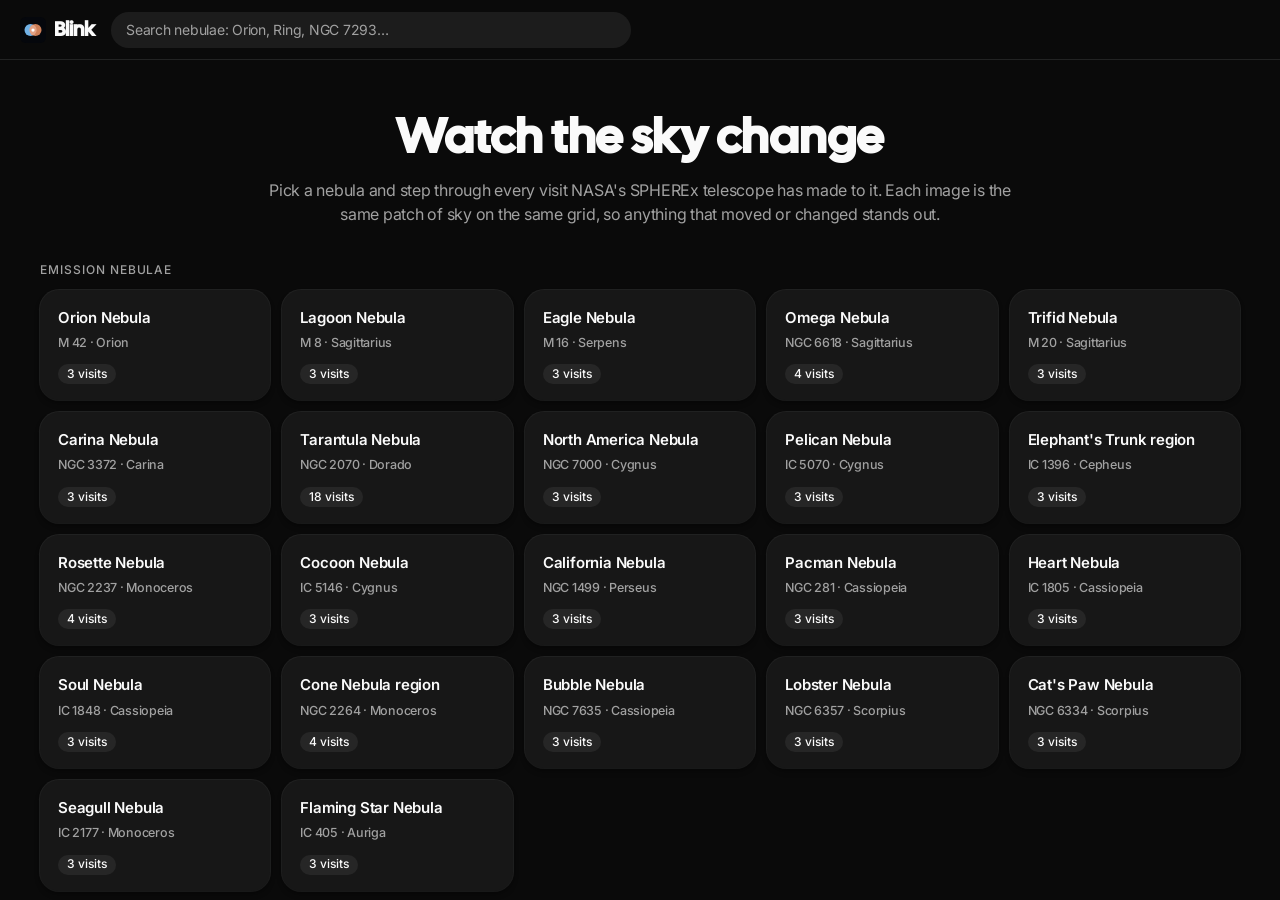
==== web/index.html @ 9946c785 "Restyle the site with the Shadcn UI Kit design system Ports the kit's dark theme tokens (neutral zin" ====
<!doctype html>
<html lang="en">
<head>
  <meta charset="utf-8">
  <meta name="viewport" content="width=device-width, initial-scale=1">
  <title>Blink</title>
  <meta name="description" content="Search a nebula and compare NASA SPHEREx observations of it across time.">
  <meta name="color-scheme" content="dark">
  <link rel="icon" href="favicon.svg" type="image/svg+xml">
  <link rel="preconnect" href="https://fonts.googleapis.com">
  <link rel="preconnect" href="https://fonts.gstatic.com" crossorigin>
  <link rel="stylesheet" href="https://fonts.googleapis.com/css2?family=Cal+Sans&family=Inter:wght@400;500;600;700&display=swap">
  <link rel="stylesheet" href="style.css">
</head>
<body>
  <header class="top">
    <button id="home-link" class="brand" title="All objects"><img src="favicon.svg" alt=""><span>Blink</span></button>
    <div class="search" id="search">
      <input id="search-input" type="search" autocomplete="off" spellcheck="false"
        placeholder="Search nebulae: Orion, Ring, NGC 7293…"
        role="combobox" aria-expanded="false" aria-controls="search-results" aria-autocomplete="list" aria-label="Search for an object">
      <ul id="search-results" class="search-results" role="listbox" hidden></ul>
    </div>
  </header>

  <!-- Home: browse the catalog -->
  <section id="home" class="home" hidden>
    <div class="home-intro">
      <h1>Watch the sky change</h1>
      <p>Pick a nebula and step through every visit NASA's SPHEREx telescope has made to it. Each image is the same patch of sky on the same grid, so anything that moved or changed stands out.</p>
    </div>
    <div id="catalog" class="catalog"></div>
    <p class="credit">Images: NASA/JPL-Caltech/IPAC SPHEREx, via IRSA. Coordinates and object types: SIMBAD.</p>
  </section>

  <!-- One object, four tabs -->
  <section id="object" class="object" hidden>
    <nav class="object-bar">
      <div class="object-title">
        <h1 id="obj-name"></h1>
        <span id="obj-sub" class="muted"></span>
      </div>
      <div class="tabs" role="tablist" aria-label="Sections">
        <button role="tab" id="tab-explore" data-tab="explore" aria-controls="panel-explore">Explore</button>
        <button role="tab" id="tab-observations" data-tab="observations" aria-controls="panel-observations">Observations</button>
        <button role="tab" id="tab-spectrum" data-tab="spectrum" aria-controls="panel-spectrum">Spectrum</button>
        <button role="tab" id="tab-about" data-tab="about" aria-controls="panel-about">About</button>
      </div>
    </nav>

    <!-- Explore: the viewer -->
    <div role="tabpanel" id="panel-explore" class="panel explore" aria-labelledby="tab-explore">
      <div class="stage">
        <div id="viewer" class="viewer" data-view="sequence">
          <figure class="pane" id="pane-a"><img class="layer" alt=""><img class="layer" alt=""><figcaption class="pane-label"></figcaption></figure>
          <figure class="pane" id="pane-b"><img class="layer" alt=""><img class="layer" alt=""><figcaption class="pane-label"></figcaption></figure>
          <div id="swipe-handle" class="swipe-handle" role="slider" tabindex="0" aria-label="Swipe position" aria-valuemin="0" aria-valuemax="100" aria-valuenow="50" hidden></div>
          <div id="marker" class="marker" hidden></div>
        </div>

        <div class="stamp" id="stamp" aria-live="polite">
          <div id="stamp-date" class="stamp-date"></div>
          <div id="stamp-sub" class="stamp-sub"></div>
        </div>
        <p id="caveat" class="caveat" hidden></p>
        <div id="legend" class="legend" hidden></div>
        <div id="msg" class="msg" hidden></div>

        <aside id="spot" class="spot" hidden aria-label="This spot over time">
          <button id="spot-close" class="icon close" aria-label="Close">✕</button>
          <h2>This spot over time</h2>
          <p id="spot-pos" class="muted mono"></p>
          <div id="spot-chart" class="chart"></div>
          <p class="fine">Brightness as displayed, read from each visit's image. Every visit uses the same brightness scale.</p>
          <button id="spot-spectrum" class="link-button">Spectrum at this spot →</button>
        </aside>
      </div>

      <div class="controls">
        <div class="views" role="radiogroup" aria-label="How to compare">
          <button role="radio" data-view="sequence" title="Step through visits in order">Sequence</button>
          <button role="radio" data-view="blink" title="Flip quickly between two visits">Blink</button>
          <button role="radio" data-view="side" title="Two visits next to each other">Side by side</button>
          <button role="radio" data-view="swipe" title="Drag a divider across two visits">Swipe</button>
          <button role="radio" data-view="diff" title="What changed between two visits">Difference</button>
          <button role="radio" data-view="rgb" title="Three visits as red, green and blue">Colour-time</button>
        </div>
        <div class="timeline">
          <button id="play" class="icon play" aria-label="Play">▶</button>
          <div id="pair" class="pair" hidden>
            <label>A <select id="pick-a" aria-label="Visit A"></select></label>
            <label>B <select id="pick-b" aria-label="Visit B"></select></label>
          </div>
          <div id="track" class="track" role="group" aria-label="Visits by date"></div>
        </div>
      </div>
    </div>

    <!-- Observations: every visit -->
    <div role="tabpanel" id="panel-observations" class="panel scroll" aria-labelledby="tab-observations" hidden>
      <div class="page">
        <header class="page-head">
          <h2 id="obs-title">Observations</h2>
          <p id="obs-summary" class="lede"></p>
        </header>
        <div id="obs-list" class="obs-list"></div>
        <section class="explain">
          <h3>Is a difference real?</h3>
          <p>Before reading a change between two visits as something happening in space, rule out these first:</p>
          <ul>
            <li><b>Different detectors.</b> SPHEREx has six detectors, each covering a different range of infrared colours. If two visits don't use the same detectors, they show the object in different colours. Blink warns you when that happens, and its Difference view only subtracts detectors both visits share.</li>
            <li><b>Noise.</b> Faint, grainy differences that don't form a shape are usually noise. A real change keeps its shape from one visit to the next.</li>
            <li><b>Partial visits.</b> Some visits caught only part of the field, or used fewer exposures. They are noisier and can have blank edges.</li>
            <li><b>Processing.</b> All visits share one alignment grid and one brightness scale, so one visit can't look brighter just because it was scaled differently. Bright stars can still leave artifacts, such as ghosts and spikes, that differ between visits.</li>
          </ul>
          <p>Things that really do change over months: <b>nearby stars moving across the sky</b>, <b>variable stars</b>, and <b>asteroids or comets passing through</b>. A nebula's gas is light-years across, so it won't visibly change between visits.</p>
        </section>
      </div>
    </div>

    <!-- Spectrum -->
    <div role="tabpanel" id="panel-spectrum" class="panel scroll" aria-labelledby="tab-spectrum" hidden>
      <div class="page">
        <header class="page-head">
          <h2>Spectrum</h2>
          <p id="spec-lede" class="lede">How bright one spot is in each infrared colour. Each dot is one SPHEREx exposure, coloured by visit.</p>
        </header>
        <div class="spec-where">
          <span id="spec-pos" class="mono"></span>
          <button id="spec-centre" class="link-button" hidden>Use field centre</button>
          <span class="muted">Click a spot in Explore to measure there instead.</span>
        </div>
        <div id="spec-notes" class="spec-notes"></div>
        <div class="chart-wrap">
          <div id="spec-chart" class="chart big"></div>
          <div id="spec-loading" class="chart-msg" hidden></div>
        </div>
        <div id="spec-legend" class="spec-legend"></div>
        <p id="spec-msg" class="muted"></p>
        <section class="explain">
          <h3 id="bands-title">Shaded bands</h3>
          <p id="bands-note" class="fine"></p>
          <dl id="bands-list" class="bands-list"></dl>
        </section>
      </div>
    </div>

    <!-- About -->
    <div role="tabpanel" id="panel-about" class="panel scroll" aria-labelledby="tab-about" hidden>
      <div class="page">
        <header class="page-head">
          <h2 id="about-name"></h2>
          <p id="about-kind" class="lede"></p>
        </header>
        <p id="about-text"></p>
        <h3>Over time</h3>
        <p id="about-time"></p>
        <dl id="about-facts" class="facts"></dl>
        <p id="about-links" class="links"></p>
      </div>
    </div>
  </section>

  <script type="module" src="js/main.js"></script>
</body>
</html>
---- web/style.css ----
/* Blink: images first, everything else stays out of the way.
   Visual system ported from Shadcn UI Kit (github.com/bundui/shadcn-ui-kit, MIT): its dark
   theme tokens, Inter + Cal Sans type, pill buttons and tab lists, soft inputs, and cards
   with a hairline ring. Plain CSS, so the site still needs no build step. */

:root {
  /* shadcn dark theme (app/globals.css, .dark) */
  --background: oklch(0.145 0 0);
  --foreground: oklch(0.985 0 0);
  --card: oklch(0.205 0 0);
  --card-foreground: oklch(0.985 0 0);
  --popover: oklch(0.205 0 0);
  --primary: oklch(0.922 0 0);
  --primary-foreground: oklch(0.205 0 0);
  --secondary: oklch(0.269 0 0);
  --muted: oklch(0.269 0 0);
  --muted-foreground: oklch(0.708 0 0);
  --accent: oklch(0.269 0 0);
  --destructive: oklch(0.704 0.191 22.216);
  --border: oklch(1 0 0 / 10%);
  --input: oklch(1 0 0 / 15%);
  --ring: oklch(0.556 0 0);
  --brand: oklch(0.488 0.243 264.376); /* sidebar-primary: the kit's one colour accent */
  --radius: 0.45rem;
  --radius-xl: calc(var(--radius) + 4px);
  --radius-2xl: calc(var(--radius) + 8px);
  --radius-3xl: calc(var(--radius) + 12px);
  --radius-4xl: calc(var(--radius) + 16px);
  --shadow-md: 0 4px 6px -1px rgb(0 0 0 / 0.25), 0 2px 4px -2px rgb(0 0 0 / 0.25);
  --shadow-lg: 0 18px 50px -12px rgb(0 0 0 / 0.6);
  --font-sans: "Inter", system-ui, -apple-system, "Segoe UI", Roboto, sans-serif;
  --font-heading: "Cal Sans", "Inter", system-ui, sans-serif;

  /* Blink's own: data colours stay vivid against the neutral UI */
  --a: #7cc4ff; /* visit A, earlier */
  --b: #ff9d6b; /* visit B, later */
  --warn: oklch(0.83 0.14 80);
  --good: oklch(0.8 0.16 150);
  --bar-h: 60px;
  --ease: cubic-bezier(0.2, 0.7, 0.2, 1);
  color-scheme: dark;
}

* { box-sizing: border-box; border-color: var(--border); }
[hidden] { display: none !important; }
html, body { height: 100%; }
body {
  margin: 0;
  display: flex; flex-direction: column;
  height: 100dvh; overflow: hidden;
  background: var(--background); color: var(--foreground);
  font: 14px/1.55 var(--font-sans);
  letter-spacing: -0.25px;
  -webkit-font-smoothing: antialiased; -moz-osx-font-smoothing: grayscale;
}
h1, h2, h3 { line-height: 1.2; margin: 0; font-family: var(--font-heading); font-weight: 600; letter-spacing: 0.01em; }
/* Cal Sans is a display face: large headings only. Small titles use Inter semibold, as in the kit. */
h3, .spot h2, .card .c-name, .obs-body .o-date, .msg b, .chart-msg b { font-family: var(--font-sans); font-weight: 600; letter-spacing: -0.2px; }
button, select, input { font: inherit; color: inherit; letter-spacing: inherit; }

/* Button: shadcn "outline" variant, pill shaped */
button {
  cursor: pointer; display: inline-flex; align-items: center; justify-content: center; gap: 6px;
  height: 36px; padding: 0 14px; border-radius: 999px;
  background: transparent; border: 1px solid var(--border);
  font-size: 14px; font-weight: 500; white-space: nowrap;
  transition: background 0.15s, color 0.15s, border-color 0.15s, box-shadow 0.15s;
}
button:hover { background: color-mix(in oklch, var(--input) 30%, transparent); }
button:active { transform: translateY(1px); }
button:disabled { opacity: 0.5; pointer-events: none; }
button:focus-visible, select:focus-visible, input:focus-visible, [tabindex]:focus-visible {
  outline: none; border-color: var(--ring); box-shadow: 0 0 0 3px color-mix(in oklch, var(--ring) 30%, transparent);
}
button.icon { width: 36px; padding: 0; flex: none; }
/* Select: same soft surface as the kit's input */
select {
  height: 36px; padding: 0 12px; border-radius: var(--radius-3xl);
  background: color-mix(in oklch, var(--input) 50%, transparent); border: 1px solid transparent;
}
.muted { color: var(--muted-foreground); }
.fine { color: var(--muted-foreground); font-size: 13px; }
.mono { font-variant-numeric: tabular-nums; font-family: ui-monospace, "Cascadia Mono", Consolas, monospace; font-size: 12.5px; letter-spacing: 0; }
.link-button { height: auto; border: 0; padding: 0; border-radius: 0; color: var(--foreground); background: none; text-decoration: underline; text-underline-offset: 4px; text-decoration-color: color-mix(in oklch, var(--foreground) 40%, transparent); }
.link-button:hover { background: none; text-decoration-color: var(--foreground); }
a { color: var(--foreground); text-underline-offset: 4px; text-decoration-color: color-mix(in oklch, var(--foreground) 40%, transparent); }
a:hover { text-decoration-color: var(--foreground); }

/* ---------- top bar + search ---------- */
.top {
  height: var(--bar-h); flex: none;
  display: flex; align-items: center; gap: 16px; padding: 0 20px;
  border-bottom: 1px solid var(--border); background: var(--background);
  position: relative; z-index: 20;
}
.brand {
  height: auto; border: 0; padding: 0; gap: 8px; border-radius: 0;
  font-family: var(--font-heading); font-weight: 600; font-size: 20px; letter-spacing: 0;
}
.brand:hover { background: none; opacity: 0.85; }
.brand img { width: 26px; height: 26px; display: block; }
.search { position: relative; flex: 1; max-width: 520px; }
.search input {
  width: 100%; height: 36px; padding: 0 14px; border-radius: var(--radius-3xl);
  background: color-mix(in oklch, var(--input) 50%, transparent); border: 1px solid transparent;
  transition: box-shadow 0.15s, border-color 0.15s;
}
.search input::placeholder { color: var(--muted-foreground); }
.search-results {
  position: absolute; top: calc(100% + 8px); left: 0; right: 0; margin: 0; padding: 6px;
  list-style: none; background: var(--popover); border-radius: var(--radius-2xl);
  box-shadow: var(--shadow-lg), 0 0 0 1px var(--border); max-height: min(60dvh, 440px); overflow-y: auto;
}
.search-results li {
  display: grid; grid-template-columns: 1fr auto; gap: 2px 10px;
  padding: 8px 10px; border-radius: var(--radius-xl); cursor: pointer;
}
.search-results li[aria-selected="true"] { background: var(--accent); }
.search-results .r-name { font-weight: 500; }
.search-results .r-sub { grid-column: 1; color: var(--muted-foreground); font-size: 12.5px; }
.search-results .r-badge { grid-row: 1 / span 2; grid-column: 2; align-self: center; }
.search-results .r-note { color: var(--muted-foreground); cursor: default; }

/* Badge: shadcn "outline", and "secondary" for counts */
.badge {
  display: inline-flex; align-items: center; height: 20px; padding: 0 8px; border-radius: var(--radius-3xl);
  font-size: 12px; font-weight: 500; white-space: nowrap; letter-spacing: 0;
  border: 1px solid var(--border); color: var(--muted-foreground);
}
.badge.has { background: var(--secondary); border-color: transparent; color: var(--foreground); }

/* ---------- home ---------- */
.home { flex: 1; overflow-y: auto; padding: 48px 24px 40px; }
.home-intro { max-width: 760px; margin: 0 auto 36px; text-align: center; }
.home-intro h1 { font-size: clamp(30px, 4.5vw, 48px); margin-bottom: 12px; }
.home-intro p { color: var(--muted-foreground); font-size: 16px; margin: 0; }
.catalog { max-width: 1200px; margin: 0 auto; display: grid; gap: 32px; }
.catalog h2 { font-family: var(--font-sans); font-size: 12px; font-weight: 500; text-transform: uppercase; letter-spacing: 0.08em; color: var(--muted-foreground); margin-bottom: 12px; }
.cards { display: grid; grid-template-columns: repeat(auto-fill, minmax(220px, 1fr)); gap: 12px; }
/* Card: rounded, hairline ring, soft shadow */
.card {
  height: auto; white-space: normal; text-align: left; align-items: start; justify-content: start;
  padding: 16px 18px; border-radius: var(--radius-3xl); border: 0;
  background: var(--card); display: grid; gap: 4px;
  box-shadow: var(--shadow-md), 0 0 0 1px var(--border);
  transition: box-shadow 0.2s, transform 0.2s var(--ease), background 0.2s;
}
.card:hover { background: var(--card); transform: translateY(-2px); box-shadow: var(--shadow-lg), 0 0 0 1px var(--input); }
.card .c-name { font-size: 15px; }
.card .c-sub { color: var(--muted-foreground); font-size: 12.5px; }
.card .badge { justify-self: start; margin-top: 8px; }
.credit { max-width: 1200px; margin: 40px auto 0; color: var(--muted-foreground); font-size: 12px; text-align: center; }

/* ---------- object: title + tabs ---------- */
.object { flex: 1; min-height: 0; display: flex; flex-direction: column; }
.object-bar {
  flex: none; display: flex; align-items: center; justify-content: space-between; gap: 16px; flex-wrap: wrap;
  padding: 12px 20px; border-bottom: 1px solid var(--border);
}
.object-title { display: flex; align-items: baseline; gap: 12px; min-width: 0; }
.object-title h1 { font-size: 22px; white-space: nowrap; }
.object-title .muted { white-space: nowrap; overflow: hidden; text-overflow: ellipsis; font-size: 13px; }
/* Tabs list: shadcn segmented pill (bg-muted, p-1, active = raised) */
.tabs, .views {
  display: inline-flex; align-items: center; gap: 2px; padding: 4px; height: 40px;
  border-radius: 999px; background: var(--muted); overflow-x: auto; scrollbar-width: none; width: fit-content; max-width: 100%;
}
.tabs button, .views button {
  height: 100%; padding: 0 14px; border-radius: 999px; border: 1px solid transparent;
  font-size: 13.5px; font-weight: 500; color: var(--muted-foreground); background: transparent;
}
.tabs button:hover, .views button:hover { color: var(--foreground); background: transparent; }
.tabs button[aria-selected="true"], .views button[aria-checked="true"] {
  color: var(--foreground); background: color-mix(in oklch, var(--input) 30%, transparent); border-color: var(--input);
  box-shadow: 0 1px 2px rgb(0 0 0 / 0.3);
}
.panel { flex: 1; min-height: 0; animation: fade-in 0.25s var(--ease); }
.panel.scroll { overflow-y: auto; }
@keyframes fade-in { from { opacity: 0; } }

/* ---------- explore ---------- */
.explore { display: flex; flex-direction: column; }
.stage { position: relative; flex: 1; min-height: 0; background: #000; overflow: hidden; }
.viewer { position: absolute; inset: 0; display: grid; grid-template-columns: 1fr; gap: 4px; }
.pane { position: relative; margin: 0; min-width: 0; min-height: 0; cursor: crosshair; }
.layer {
  position: absolute; inset: 0; width: 100%; height: 100%;
  object-fit: contain; opacity: 0; user-select: none; -webkit-user-drag: none;
  transition: opacity var(--fade, 450ms) var(--ease);
}
.layer.on { opacity: 1; }
.pane-label {
  position: absolute; top: 12px; left: 12px; z-index: 3; pointer-events: none;
  display: inline-flex; align-items: center; height: 24px; padding: 0 10px; border-radius: 999px;
  font-size: 12px; font-weight: 500; background: color-mix(in oklch, var(--background) 80%, transparent);
  box-shadow: 0 0 0 1px var(--border); backdrop-filter: blur(6px);
}
#pane-a .pane-label { color: var(--a); }
#pane-b .pane-label { color: var(--b); }
.viewer[data-view="sequence"] .pane-label,
.viewer[data-view="blink"] .pane-label,
.viewer[data-view="diff"] .pane-label,
.viewer[data-view="rgb"] .pane-label { display: none; }
.viewer:not([data-view="side"]):not([data-view="swipe"]) #pane-b { display: none; }
.viewer[data-view="side"] { grid-template-columns: 1fr 1fr; }
.viewer[data-view="swipe"] #pane-b { position: absolute; inset: 0; clip-path: inset(0 0 0 var(--split, 50%)); }
.viewer[data-view="swipe"] #pane-b .pane-label { left: auto; right: 12px; }
.swipe-handle {
  position: absolute; top: 0; bottom: 0; left: var(--split, 50%); width: 32px; margin-left: -16px;
  cursor: ew-resize; z-index: 4; touch-action: none;
}
.swipe-handle::before { content: ""; position: absolute; top: 0; bottom: 0; left: 15px; width: 2px; background: var(--foreground); opacity: 0.85; }
.swipe-handle::after {
  content: "⟷"; position: absolute; top: 50%; left: 50%; transform: translate(-50%, -50%);
  width: 36px; height: 36px; border-radius: 50%; display: grid; place-items: center;
  background: var(--primary); color: var(--primary-foreground); font-size: 16px; box-shadow: var(--shadow-md);
}
.marker {
  position: absolute; z-index: 5; width: 28px; height: 28px; margin: -14px 0 0 -14px;
  border: 2px solid var(--foreground); border-radius: 50%; pointer-events: none;
  box-shadow: 0 0 0 2px rgb(0 0 0 / 0.55);
}

.stamp {
  position: absolute; left: 20px; bottom: 18px; z-index: 6; pointer-events: none;
  text-shadow: 0 1px 10px #000;
}
.stamp-date { font-size: clamp(22px, 2.8vw, 32px); font-weight: 700; font-variant-numeric: tabular-nums; letter-spacing: -0.5px; transition: opacity 0.2s; }
.stamp-sub { color: oklch(0.87 0 0); font-size: 13px; }
/* Overlays: the kit's popover surface */
.caveat {
  position: absolute; top: 14px; left: 50%; transform: translateX(-50%); z-index: 6; margin: 0;
  max-width: min(640px, calc(100% - 24px)); padding: 8px 14px; border-radius: var(--radius-2xl); font-size: 13px;
  background: color-mix(in oklch, oklch(0.25 0.05 80) 92%, transparent); color: var(--warn);
  box-shadow: 0 0 0 1px color-mix(in oklch, var(--warn) 35%, transparent), var(--shadow-md);
}
.legend {
  position: absolute; right: 16px; bottom: 16px; z-index: 6; max-width: 300px;
  padding: 10px 14px; border-radius: var(--radius-2xl); font-size: 12.5px;
  background: color-mix(in oklch, var(--popover) 92%, transparent); box-shadow: 0 0 0 1px var(--border), var(--shadow-md);
  backdrop-filter: blur(6px);
}
.legend .swatch { display: inline-block; width: 12px; height: 12px; border-radius: 4px; vertical-align: -1px; margin-right: 4px; box-shadow: 0 0 0 1px var(--input); }
.msg {
  position: absolute; inset: 0; z-index: 7; display: grid; place-items: center; text-align: center;
  padding: 24px; background: color-mix(in oklch, var(--background) 72%, transparent); color: var(--muted-foreground);
  backdrop-filter: blur(2px);
}
.msg > div {
  max-width: 460px; padding: 24px 28px; border-radius: var(--radius-4xl);
  background: var(--card); box-shadow: var(--shadow-lg), 0 0 0 1px var(--border);
}
.msg p { margin: 0; }
.msg b { color: var(--foreground); display: block; font-size: 17px; margin-bottom: 6px; }
.spinner, .msg .spinner {
  width: 26px; height: 26px; margin: 0 auto 14px; border-radius: 50%;
  border: 2.5px solid var(--muted); border-top-color: var(--foreground); animation: spin 0.8s linear infinite;
}
@keyframes spin { to { transform: rotate(1turn); } }

.spot {
  position: absolute; z-index: 8; top: 14px; right: 14px; width: min(340px, calc(100% - 28px));
  padding: 18px 20px; border-radius: var(--radius-4xl);
  background: color-mix(in oklch, var(--card) 96%, transparent); box-shadow: var(--shadow-lg), 0 0 0 1px var(--border);
  backdrop-filter: blur(8px);
}
.spot h2 { font-size: 16px; margin-bottom: 2px; }
.spot p { margin: 4px 0; }
.close { position: absolute; top: 10px; right: 10px; border: 0; width: 32px; height: 32px; padding: 0; color: var(--muted-foreground); }
.close:hover { color: var(--foreground); }

/* controls */
.controls {
  flex: none; display: grid; gap: 12px; padding: 12px 20px 14px;
  border-top: 1px solid var(--border); background: var(--background);
}
.timeline { display: flex; align-items: center; gap: 14px; min-width: 0; }
/* Primary action: shadcn default button (light on dark) */
.play { background: var(--primary); color: var(--primary-foreground); border-color: transparent; }
.play:hover { background: color-mix(in oklch, var(--primary) 85%, transparent); }
.pair { display: flex; gap: 10px; flex: none; }
.pair label { display: flex; align-items: center; gap: 6px; font-weight: 600; font-size: 13px; }
.pair label:first-child { color: var(--a); }
.pair label:last-child { color: var(--b); }
.pair select { color: var(--foreground); font-weight: 400; max-width: 180px; }

/* time track: visits placed by date */
.track { position: relative; flex: 1; min-width: 0; height: 44px; margin: 0 14px; }
.track::before { content: ""; position: absolute; left: 0; right: 0; top: 12px; height: 2px; background: var(--muted); border-radius: 2px; }
.track .gap { position: absolute; top: 15px; transform: translateX(-50%); font-size: 11px; color: oklch(0.55 0 0); white-space: nowrap; pointer-events: none; }
.visit {
  position: absolute; top: 0; transform: translateX(-50%); height: auto;
  border: 0; padding: 0; border-radius: 0; background: none; display: grid; justify-items: center; gap: 3px;
}
.visit:hover { background: none; }
.visit .dot {
  width: 14px; height: 14px; margin-top: 6px; border-radius: 50%;
  background: var(--background); border: 2px solid var(--muted-foreground); transition: transform 0.2s var(--ease), background 0.2s;
}
.visit .when { font-size: 11px; font-weight: 500; color: var(--muted-foreground); white-space: nowrap; }
.visit:hover .dot { transform: scale(1.25); border-color: var(--foreground); }
.visit.current .dot { background: var(--foreground); border-color: var(--foreground); transform: scale(1.35); }
.visit.current .when { color: var(--foreground); }
.visit.is-a .dot { background: var(--a); border-color: var(--a); transform: scale(1.35); }
.visit.is-b .dot { background: var(--b); border-color: var(--b); transform: scale(1.35); }
.visit.partial .dot { border-style: dashed; }
.visit.missing { cursor: not-allowed; }
.visit.missing .dot { opacity: 0.35; }
.track.dense .visit:not(.current):not(.is-a):not(.is-b):not(:first-child):not(:last-child) .when { display: none; }

/* ---------- pages (observations, spectrum, about) ---------- */
.page { max-width: 980px; margin: 0 auto; padding: 32px 20px 56px; }
.page-head { margin-bottom: 22px; }
.page-head h2 { font-size: 26px; margin-bottom: 6px; }
.lede { color: var(--muted-foreground); font-size: 15px; margin: 0; }
.page h3 { font-size: 17px; margin: 28px 0 8px; }
.page p, .page li { color: color-mix(in oklch, var(--foreground) 85%, var(--muted-foreground)); }
.page .lede, .page .fine, .page .muted { color: var(--muted-foreground); }
.explain { margin-top: 36px; padding: 22px 24px; border-radius: var(--radius-4xl); background: var(--card); box-shadow: 0 0 0 1px var(--border); }
.explain h3 { margin-top: 0; }
.explain ul { padding-left: 20px; }
.explain li { margin-bottom: 8px; }

.obs-list { display: grid; grid-template-columns: repeat(auto-fill, minmax(260px, 1fr)); gap: 16px; }
.obs {
  background: var(--card); border-radius: var(--radius-4xl); overflow: hidden;
  display: grid; grid-template-rows: auto 1fr; box-shadow: var(--shadow-md), 0 0 0 1px var(--border);
}
.obs-img { aspect-ratio: 1; background: #000; display: grid; place-items: center; color: var(--muted-foreground); font-size: 13px; }
.obs-img img { width: 100%; height: 100%; object-fit: cover; display: block; }
.obs-body { padding: 14px 18px 18px; display: grid; gap: 6px; align-content: start; }
.obs-body .o-date { font-size: 15px; }
.obs-body .o-meta { color: var(--muted-foreground); font-size: 12.5px; }
.dets { display: flex; gap: 4px; }
.det { font-size: 11px; font-weight: 500; width: 22px; height: 20px; display: grid; place-items: center; border-radius: 6px; background: var(--muted); color: oklch(0.45 0 0); }
.det.on { background: color-mix(in oklch, var(--brand) 35%, transparent); color: var(--foreground); }
.obs-actions { display: flex; gap: 6px; flex-wrap: wrap; margin-top: 6px; }
.obs-actions button { height: 32px; font-size: 13px; padding: 0 12px; }
.obs-actions button:first-child { background: var(--primary); color: var(--primary-foreground); border-color: transparent; }
.obs-gap { grid-column: 1 / -1; color: var(--muted-foreground); font-size: 13px; text-align: center; margin: -4px 0; }

.spec-where { display: flex; align-items: baseline; gap: 12px; flex-wrap: wrap; margin-bottom: 12px; }
.chart svg { width: 100%; height: auto; display: block; }
.chart .axis { stroke: oklch(0.45 0 0); }
.chart .zero { stroke: var(--input); stroke-dasharray: 3 3; }
.chart .tick { fill: var(--muted-foreground); font-size: 10px; font-family: var(--font-sans); }
.chart .band { fill: #ffb547; opacity: 0.13; }
.chart .band.seen { fill: oklch(0.7 0.18 264); opacity: 0.3; }
.chart .band.not_clear, .chart .band.opposite, .chart .band.too_faint, .chart .band.no_coverage { fill: var(--muted-foreground); opacity: 0.1; }
.chart .binned { fill: none; stroke: var(--foreground); stroke-width: 2.2; stroke-linejoin: round; }
.chart .band-label { fill: #d1ad6a; font-size: 9px; font-family: var(--font-sans); }
.chart .line { fill: none; stroke-width: 1.4; opacity: 0.55; }
.chart .err { stroke: var(--muted-foreground); opacity: 0.45; }
.chart.big { background: var(--card); border-radius: var(--radius-4xl); padding: 14px; min-height: 140px; box-shadow: var(--shadow-md), 0 0 0 1px var(--border); }
.chart-wrap { position: relative; }
.chart-msg {
  position: absolute; inset: 0; display: grid; place-items: center; text-align: center;
  padding: 20px; border-radius: var(--radius-4xl); background: color-mix(in oklch, var(--card) 94%, transparent); color: var(--muted-foreground);
}
.chart-msg > div { max-width: 460px; }
.chart-msg p { margin: 0; }
.chart-msg b { display: block; color: var(--foreground); font-size: 16px; margin-bottom: 6px; }
.chart-msg .spinner { margin-bottom: 12px; }
.chart-msg .elapsed { font-variant-numeric: tabular-nums; font-size: 12.5px; margin-top: 8px; }
.spec-notes { display: grid; gap: 8px; margin-bottom: 14px; }
.spec-notes:empty { display: none; }
/* Alerts: the kit's alert, a card with a coloured edge */
.note { margin: 0; padding: 12px 16px; border-radius: var(--radius-2xl); background: var(--card); font-size: 13.5px; box-shadow: 0 0 0 1px var(--border); }
.note b { color: var(--foreground); }
.note.warn { background: color-mix(in oklch, oklch(0.25 0.05 80) 90%, transparent); color: var(--warn); box-shadow: 0 0 0 1px color-mix(in oklch, var(--warn) 35%, transparent); }
.note.good { box-shadow: inset 3px 0 0 var(--good), 0 0 0 1px var(--border); }
.note.check { box-shadow: inset 3px 0 0 var(--warn), 0 0 0 1px var(--border); }
.bands-list .status { font-weight: 500; font-size: 11.5px; margin-left: 8px; padding: 1px 8px; border-radius: var(--radius-3xl); background: var(--secondary); color: var(--muted-foreground); }
.bands-list .status.seen { color: var(--foreground); background: color-mix(in oklch, var(--brand) 55%, transparent); }
.bands-list .ref { display: block; font-size: 12px; color: oklch(0.55 0 0); margin-top: 2px; }
.spec-legend { display: flex; flex-wrap: wrap; gap: 6px; margin: 12px 0; }
.spec-legend button { height: 30px; font-size: 12.5px; padding: 0 12px; }
.spec-legend button[aria-pressed="false"] { opacity: 0.4; }
.spec-legend i { width: 10px; height: 10px; border-radius: 50%; display: inline-block; }
.bands-list { display: grid; grid-template-columns: max-content 1fr; gap: 6px 16px; margin: 0; font-size: 13.5px; }
.bands-list dt { font-weight: 600; }
.bands-list dd { margin: 0; color: var(--muted-foreground); }

.facts {
  display: grid; grid-template-columns: max-content 1fr; gap: 0; margin: 24px 0;
  border-radius: var(--radius-4xl); background: var(--card); box-shadow: 0 0 0 1px var(--border); overflow: hidden;
}
.facts dt, .facts dd { margin: 0; padding: 11px 18px; border-top: 1px solid var(--border); }
.facts dt:first-of-type, .facts dt:first-of-type + dd { border-top: 0; }
.facts dt { color: var(--muted-foreground); }
.links a { margin-right: 16px; }

/* ---------- narrow screens ---------- */
@media (max-width: 760px) {
  .top { gap: 10px; padding: 0 12px; }
  .brand span { display: none; }
  .home { padding: 28px 16px; }
  .object-bar { padding: 10px 12px; }
  .object-title .muted { display: none; }
  .tabs { width: 100%; }
  .tabs button { flex: 1; padding: 0 6px; }
  .viewer[data-view="side"] { grid-template-columns: 1fr; grid-template-rows: 1fr 1fr; }
  .controls { padding: 10px 12px 12px; }
  .views { flex-wrap: wrap; height: auto; border-radius: var(--radius-3xl); }
  .views button { height: 32px; font-size: 12.5px; padding: 0 10px; }
  .timeline { flex-wrap: wrap; gap: 10px; }
  .pair { order: 2; width: 100%; }
  .pair label { flex: 1; }
  .pair select { flex: 1; max-width: none; }
  .track { flex-basis: calc(100% - 80px); }
  .track:not(.sparse) .gap { display: none; }
  .stamp { left: 12px; bottom: 12px; }
  .legend { left: 12px; right: 12px; bottom: auto; top: 52px; max-width: none; }
  .spot { top: auto; bottom: 0; right: 0; left: 0; width: auto; border-radius: var(--radius-4xl) var(--radius-4xl) 0 0; }
  .page { padding: 22px 16px 40px; }
  .facts { grid-template-columns: 1fr; }
  .facts dd { border-top: 0; padding-top: 0; }
}

/* ?embed=1: just the object, for <iframe> use */
body.embed .top, body.embed .object-bar { display: none; }
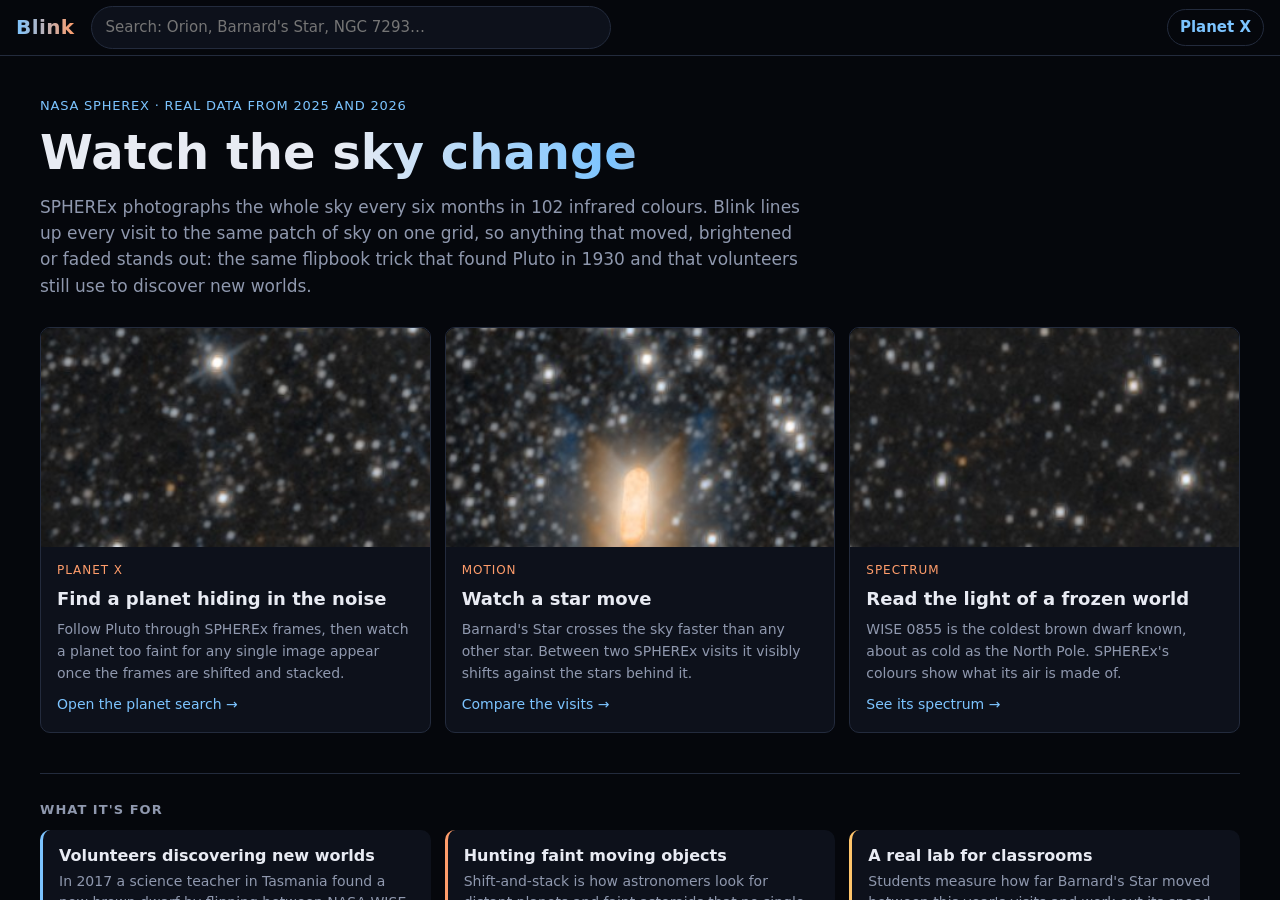
==== commit 326f51f1: "Home page: hero, featured stories, real-world uses, card previews - Featured row: Planet X page, Bar" ====
--- a/web/index.html
+++ b/web/index.html
@@ -6,31 +6,79 @@
   <title>Blink</title>
   <meta name="description" content="Search a nebula and compare NASA SPHEREx observations of it across time.">
   <meta name="color-scheme" content="dark">
-  <link rel="icon" href="favicon.svg" type="image/svg+xml">
-  <link rel="preconnect" href="https://fonts.googleapis.com">
-  <link rel="preconnect" href="https://fonts.gstatic.com" crossorigin>
-  <link rel="stylesheet" href="https://fonts.googleapis.com/css2?family=Cal+Sans&family=Inter:wght@400;500;600;700&display=swap">
+  <link rel="icon" href="data:image/svg+xml,%3Csvg xmlns=%27http://www.w3.org/2000/svg%27 viewBox=%270 0 32 32%27%3E%3Ccircle cx=%2716%27 cy=%2716%27 r=%2714%27 fill=%27%23111827%27/%3E%3Ccircle cx=%2712%27 cy=%2716%27 r=%274%27 fill=%27%23f59e0b%27/%3E%3Ccircle cx=%2721%27 cy=%2716%27 r=%274%27 fill=%27%2338bdf8%27/%3E%3C/svg%3E">
   <link rel="stylesheet" href="style.css">
 </head>
 <body>
   <header class="top">
-    <button id="home-link" class="brand" title="All objects"><img src="favicon.svg" alt=""><span>Blink</span></button>
+    <button id="home-link" class="brand" title="All objects">Blink</button>
     <div class="search" id="search">
       <input id="search-input" type="search" autocomplete="off" spellcheck="false"
-        placeholder="Search nebulae: Orion, Ring, NGC 7293…"
+        placeholder="Search: Orion, Barnard's Star, NGC 7293…"
         role="combobox" aria-expanded="false" aria-controls="search-results" aria-autocomplete="list" aria-label="Search for an object">
       <ul id="search-results" class="search-results" role="listbox" hidden></ul>
     </div>
+    <a class="top-link" href="track.html">Planet X</a>
   </header>
 
   <!-- Home: browse the catalog -->
   <section id="home" class="home" hidden>
-    <div class="home-intro">
+    <div class="hero">
+      <p class="eyebrow">NASA SPHEREx · real data from 2025 and 2026</p>
       <h1>Watch the sky change</h1>
-      <p>Pick a nebula and step through every visit NASA's SPHEREx telescope has made to it. Each image is the same patch of sky on the same grid, so anything that moved or changed stands out.</p>
-    </div>
+      <p>SPHEREx photographs the whole sky every six months in 102 infrared colours. Blink lines up every visit to the same patch of sky on one grid, so anything that moved, brightened or faded stands out: the same flipbook trick that found Pluto in 1930 and that volunteers still use to discover new worlds.</p>
+    </div>
+
+    <div class="featured" aria-label="Start here">
+      <a class="feature" href="track.html">
+        <img src="data/thumbs/pluto-field.jpg" alt="" loading="lazy">
+        <span class="f-body">
+          <span class="f-tag">Planet X</span>
+          <span class="f-title">Find a planet hiding in the noise</span>
+          <span class="f-text">Follow Pluto through SPHEREx frames, then watch a planet too faint for any single image appear once the frames are shifted and stacked.</span>
+          <span class="f-go">Open the planet search →</span>
+        </span>
+      </a>
+      <a class="feature" href="?o=barnards-star&amp;tab=explore&amp;view=diff">
+        <img src="data/thumbs/barnards-star.jpg" alt="" loading="lazy">
+        <span class="f-body">
+          <span class="f-tag">Motion</span>
+          <span class="f-title">Watch a star move</span>
+          <span class="f-text">Barnard's Star crosses the sky faster than any other star. Between two SPHEREx visits it visibly shifts against the stars behind it.</span>
+          <span class="f-go">Compare the visits →</span>
+        </span>
+      </a>
+      <a class="feature" href="?o=wise-0855&amp;tab=spectrum">
+        <img src="data/thumbs/wise-0855.jpg" alt="" loading="lazy">
+        <span class="f-body">
+          <span class="f-tag">Spectrum</span>
+          <span class="f-title">Read the light of a frozen world</span>
+          <span class="f-text">WISE 0855 is the coldest brown dwarf known, about as cold as the North Pole. SPHEREx's colours show what its air is made of.</span>
+          <span class="f-go">See its spectrum →</span>
+        </span>
+      </a>
+    </div>
+
+    <section class="uses" aria-labelledby="uses-title">
+      <h2 id="uses-title">What it's for</h2>
+      <div class="use-grid">
+        <div class="use">
+          <h3>Volunteers discovering new worlds</h3>
+          <p>In 2017 a science teacher in Tasmania found a new brown dwarf by flipping between NASA WISE images in the <a href="https://www.nasa.gov/centers-and-facilities/goddard/nasa-funded-citizen-science-project-discovers-new-brown-dwarf/" target="_blank" rel="noopener">Backyard Worlds</a> project; volunteers have since found many more. Blink gives anyone the same flipbook for SPHEREx's brand-new data, plus a spectrum to check a find.</p>
+        </div>
+        <div class="use">
+          <h3>Hunting faint moving objects</h3>
+          <p>Shift-and-stack is how astronomers look for distant planets and faint asteroids that no single image shows. The <a href="track.html">Planet X page</a> runs it on real SPHEREx frames: it finds Pluto blind and recovers a planted test planet.</p>
+        </div>
+        <div class="use">
+          <h3>A real lab for classrooms</h3>
+          <p>Students measure how far Barnard's Star moved between this year's visits and work out its speed, with today's space-telescope data instead of 1950s photographic plates.</p>
+        </div>
+      </div>
+    </section>
+
     <div id="catalog" class="catalog"></div>
-    <p class="credit">Images: NASA/JPL-Caltech/IPAC SPHEREx, via IRSA. Coordinates and object types: SIMBAD.</p>
+    <p class="credit">Images: NASA/JPL-Caltech/IPAC SPHEREx, via IRSA. Coordinates and object types: SIMBAD. Card previews: unWISE (NASA WISE infrared) via the Legacy Survey viewer.</p>
   </section>
 
   <!-- One object, four tabs -->
@@ -123,22 +171,18 @@
       <div class="page">
         <header class="page-head">
           <h2>Spectrum</h2>
-          <p id="spec-lede" class="lede">How bright one spot is in each infrared colour. Each dot is one SPHEREx exposure, coloured by visit.</p>
+          <p class="lede">How bright one spot is in each infrared colour. Each dot is one SPHEREx exposure, coloured by visit.</p>
         </header>
         <div class="spec-where">
           <span id="spec-pos" class="mono"></span>
           <button id="spec-centre" class="link-button" hidden>Use field centre</button>
           <span class="muted">Click a spot in Explore to measure there instead.</span>
         </div>
-        <div id="spec-notes" class="spec-notes"></div>
-        <div class="chart-wrap">
-          <div id="spec-chart" class="chart big"></div>
-          <div id="spec-loading" class="chart-msg" hidden></div>
-        </div>
+        <div id="spec-chart" class="chart big"></div>
         <div id="spec-legend" class="spec-legend"></div>
         <p id="spec-msg" class="muted"></p>
         <section class="explain">
-          <h3 id="bands-title">Shaded bands</h3>
+          <h3>Shaded bands</h3>
           <p id="bands-note" class="fine"></p>
           <dl id="bands-list" class="bands-list"></dl>
         </section>
--- a/web/style.css
+++ b/web/style.css
@@ -1,179 +1,162 @@
-/* Blink: images first, everything else stays out of the way.
-   Visual system ported from Shadcn UI Kit (github.com/bundui/shadcn-ui-kit, MIT): its dark
-   theme tokens, Inter + Cal Sans type, pill buttons and tab lists, soft inputs, and cards
-   with a hairline ring. Plain CSS, so the site still needs no build step. */
-
+/* Blink: images first, everything else stays out of the way. */
 :root {
-  /* shadcn dark theme (app/globals.css, .dark) */
-  --background: oklch(0.145 0 0);
-  --foreground: oklch(0.985 0 0);
-  --card: oklch(0.205 0 0);
-  --card-foreground: oklch(0.985 0 0);
-  --popover: oklch(0.205 0 0);
-  --primary: oklch(0.922 0 0);
-  --primary-foreground: oklch(0.205 0 0);
-  --secondary: oklch(0.269 0 0);
-  --muted: oklch(0.269 0 0);
-  --muted-foreground: oklch(0.708 0 0);
-  --accent: oklch(0.269 0 0);
-  --destructive: oklch(0.704 0.191 22.216);
-  --border: oklch(1 0 0 / 10%);
-  --input: oklch(1 0 0 / 15%);
-  --ring: oklch(0.556 0 0);
-  --brand: oklch(0.488 0.243 264.376); /* sidebar-primary: the kit's one colour accent */
-  --radius: 0.45rem;
-  --radius-xl: calc(var(--radius) + 4px);
-  --radius-2xl: calc(var(--radius) + 8px);
-  --radius-3xl: calc(var(--radius) + 12px);
-  --radius-4xl: calc(var(--radius) + 16px);
-  --shadow-md: 0 4px 6px -1px rgb(0 0 0 / 0.25), 0 2px 4px -2px rgb(0 0 0 / 0.25);
-  --shadow-lg: 0 18px 50px -12px rgb(0 0 0 / 0.6);
-  --font-sans: "Inter", system-ui, -apple-system, "Segoe UI", Roboto, sans-serif;
-  --font-heading: "Cal Sans", "Inter", system-ui, sans-serif;
-
-  /* Blink's own: data colours stay vivid against the neutral UI */
-  --a: #7cc4ff; /* visit A, earlier */
-  --b: #ff9d6b; /* visit B, later */
-  --warn: oklch(0.83 0.14 80);
-  --good: oklch(0.8 0.16 150);
-  --bar-h: 60px;
+  --bg: #05070c;
+  --surface: #0d111b;
+  --surface-2: #151b29;
+  --line: #232b3d;
+  --text: #e8ebf3;
+  --muted: #8f98ae;
+  --accent: #7cc4ff;
+  --accent-ink: #021624;
+  --warn: #ffc56b;
+  --a: #7cc4ff; /* visit A */
+  --b: #ff9d6b; /* visit B */
+  --bar-h: 56px;
+  --radius: 10px;
   --ease: cubic-bezier(0.2, 0.7, 0.2, 1);
   color-scheme: dark;
 }
 
-* { box-sizing: border-box; border-color: var(--border); }
+* { box-sizing: border-box; }
 [hidden] { display: none !important; }
 html, body { height: 100%; }
 body {
   margin: 0;
   display: flex; flex-direction: column;
   height: 100dvh; overflow: hidden;
-  background: var(--background); color: var(--foreground);
-  font: 14px/1.55 var(--font-sans);
-  letter-spacing: -0.25px;
-  -webkit-font-smoothing: antialiased; -moz-osx-font-smoothing: grayscale;
-}
-h1, h2, h3 { line-height: 1.2; margin: 0; font-family: var(--font-heading); font-weight: 600; letter-spacing: 0.01em; }
-/* Cal Sans is a display face: large headings only. Small titles use Inter semibold, as in the kit. */
-h3, .spot h2, .card .c-name, .obs-body .o-date, .msg b, .chart-msg b { font-family: var(--font-sans); font-weight: 600; letter-spacing: -0.2px; }
-button, select, input { font: inherit; color: inherit; letter-spacing: inherit; }
-
-/* Button: shadcn "outline" variant, pill shaped */
+  background: var(--bg); color: var(--text);
+  font: 15px/1.55 system-ui, -apple-system, "Segoe UI", Roboto, sans-serif;
+}
+h1, h2, h3 { line-height: 1.2; margin: 0; }
+button, select, input { font: inherit; color: inherit; }
 button {
-  cursor: pointer; display: inline-flex; align-items: center; justify-content: center; gap: 6px;
-  height: 36px; padding: 0 14px; border-radius: 999px;
-  background: transparent; border: 1px solid var(--border);
-  font-size: 14px; font-weight: 500; white-space: nowrap;
-  transition: background 0.15s, color 0.15s, border-color 0.15s, box-shadow 0.15s;
-}
-button:hover { background: color-mix(in oklch, var(--input) 30%, transparent); }
-button:active { transform: translateY(1px); }
-button:disabled { opacity: 0.5; pointer-events: none; }
+  cursor: pointer; background: transparent;
+  border: 1px solid var(--line); border-radius: 8px; padding: 6px 12px;
+  transition: border-color 0.15s, background 0.15s, color 0.15s;
+}
+button:hover { border-color: var(--accent); }
 button:focus-visible, select:focus-visible, input:focus-visible, [tabindex]:focus-visible {
-  outline: none; border-color: var(--ring); box-shadow: 0 0 0 3px color-mix(in oklch, var(--ring) 30%, transparent);
-}
-button.icon { width: 36px; padding: 0; flex: none; }
-/* Select: same soft surface as the kit's input */
-select {
-  height: 36px; padding: 0 12px; border-radius: var(--radius-3xl);
-  background: color-mix(in oklch, var(--input) 50%, transparent); border: 1px solid transparent;
-}
-.muted { color: var(--muted-foreground); }
-.fine { color: var(--muted-foreground); font-size: 13px; }
-.mono { font-variant-numeric: tabular-nums; font-family: ui-monospace, "Cascadia Mono", Consolas, monospace; font-size: 12.5px; letter-spacing: 0; }
-.link-button { height: auto; border: 0; padding: 0; border-radius: 0; color: var(--foreground); background: none; text-decoration: underline; text-underline-offset: 4px; text-decoration-color: color-mix(in oklch, var(--foreground) 40%, transparent); }
-.link-button:hover { background: none; text-decoration-color: var(--foreground); }
-a { color: var(--foreground); text-underline-offset: 4px; text-decoration-color: color-mix(in oklch, var(--foreground) 40%, transparent); }
-a:hover { text-decoration-color: var(--foreground); }
+  outline: 2px solid var(--accent); outline-offset: 2px;
+}
+button.icon { width: 38px; height: 38px; padding: 0; display: inline-grid; place-items: center; flex: none; }
+select { background: var(--surface-2); border: 1px solid var(--line); border-radius: 8px; padding: 5px 8px; }
+.muted { color: var(--muted); }
+.fine { color: var(--muted); font-size: 13px; }
+.mono { font-variant-numeric: tabular-nums; font-family: ui-monospace, "Cascadia Mono", Consolas, monospace; font-size: 13px; }
+.link-button { border: 0; padding: 0; color: var(--accent); background: none; }
+.link-button:hover { text-decoration: underline; }
+a { color: var(--accent); }
 
 /* ---------- top bar + search ---------- */
 .top {
   height: var(--bar-h); flex: none;
-  display: flex; align-items: center; gap: 16px; padding: 0 20px;
-  border-bottom: 1px solid var(--border); background: var(--background);
+  display: flex; align-items: center; gap: 16px; padding: 0 16px;
+  border-bottom: 1px solid var(--line); background: var(--bg);
   position: relative; z-index: 20;
 }
 .brand {
-  height: auto; border: 0; padding: 0; gap: 8px; border-radius: 0;
-  font-family: var(--font-heading); font-weight: 600; font-size: 20px; letter-spacing: 0;
-}
-.brand:hover { background: none; opacity: 0.85; }
-.brand img { width: 26px; height: 26px; display: block; }
+  border: 0; padding: 0; font-weight: 750; font-size: 20px; letter-spacing: 0.02em;
+  background: linear-gradient(90deg, var(--a), var(--b)); -webkit-background-clip: text; background-clip: text; color: transparent;
+}
 .search { position: relative; flex: 1; max-width: 520px; }
 .search input {
-  width: 100%; height: 36px; padding: 0 14px; border-radius: var(--radius-3xl);
-  background: color-mix(in oklch, var(--input) 50%, transparent); border: 1px solid transparent;
-  transition: box-shadow 0.15s, border-color 0.15s;
-}
-.search input::placeholder { color: var(--muted-foreground); }
+  width: 100%; padding: 9px 14px; border-radius: 999px;
+  background: var(--surface); border: 1px solid var(--line);
+}
+.search input:focus { border-color: var(--accent); outline: none; }
 .search-results {
-  position: absolute; top: calc(100% + 8px); left: 0; right: 0; margin: 0; padding: 6px;
-  list-style: none; background: var(--popover); border-radius: var(--radius-2xl);
-  box-shadow: var(--shadow-lg), 0 0 0 1px var(--border); max-height: min(60dvh, 440px); overflow-y: auto;
+  position: absolute; top: calc(100% + 6px); left: 0; right: 0; margin: 0; padding: 6px;
+  list-style: none; background: var(--surface); border: 1px solid var(--line); border-radius: var(--radius);
+  box-shadow: 0 18px 50px rgba(0, 0, 0, 0.55); max-height: min(60dvh, 440px); overflow-y: auto;
 }
 .search-results li {
   display: grid; grid-template-columns: 1fr auto; gap: 2px 10px;
-  padding: 8px 10px; border-radius: var(--radius-xl); cursor: pointer;
-}
-.search-results li[aria-selected="true"] { background: var(--accent); }
-.search-results .r-name { font-weight: 500; }
-.search-results .r-sub { grid-column: 1; color: var(--muted-foreground); font-size: 12.5px; }
+  padding: 8px 10px; border-radius: 8px; cursor: pointer;
+}
+.search-results li[aria-selected="true"] { background: var(--surface-2); }
+.search-results .r-name { font-weight: 600; }
+.search-results .r-sub { grid-column: 1; color: var(--muted); font-size: 13px; }
 .search-results .r-badge { grid-row: 1 / span 2; grid-column: 2; align-self: center; }
-.search-results .r-note { color: var(--muted-foreground); cursor: default; }
-
-/* Badge: shadcn "outline", and "secondary" for counts */
+.search-results .r-note { color: var(--muted); cursor: default; }
+
 .badge {
-  display: inline-flex; align-items: center; height: 20px; padding: 0 8px; border-radius: var(--radius-3xl);
-  font-size: 12px; font-weight: 500; white-space: nowrap; letter-spacing: 0;
-  border: 1px solid var(--border); color: var(--muted-foreground);
-}
-.badge.has { background: var(--secondary); border-color: transparent; color: var(--foreground); }
+  font-size: 12px; padding: 2px 8px; border-radius: 999px; white-space: nowrap;
+  border: 1px solid var(--line); color: var(--muted);
+}
+.badge.has { color: var(--accent); border-color: color-mix(in srgb, var(--accent) 45%, transparent); }
 
 /* ---------- home ---------- */
-.home { flex: 1; overflow-y: auto; padding: 48px 24px 40px; }
-.home-intro { max-width: 760px; margin: 0 auto 36px; text-align: center; }
-.home-intro h1 { font-size: clamp(30px, 4.5vw, 48px); margin-bottom: 12px; }
-.home-intro p { color: var(--muted-foreground); font-size: 16px; margin: 0; }
-.catalog { max-width: 1200px; margin: 0 auto; display: grid; gap: 32px; }
-.catalog h2 { font-family: var(--font-sans); font-size: 12px; font-weight: 500; text-transform: uppercase; letter-spacing: 0.08em; color: var(--muted-foreground); margin-bottom: 12px; }
-.cards { display: grid; grid-template-columns: repeat(auto-fill, minmax(220px, 1fr)); gap: 12px; }
-/* Card: rounded, hairline ring, soft shadow */
+.home { flex: 1; overflow-y: auto; padding: 40px 24px 32px; }
+.hero { max-width: 1200px; margin: 0 auto 28px; }
+.hero > * { max-width: 760px; }
+.eyebrow { color: var(--accent); font-size: 13px; letter-spacing: 0.06em; text-transform: uppercase; margin: 0 0 8px; }
+.hero h1 {
+  font-size: clamp(30px, 5vw, 48px); margin-bottom: 12px;
+  background: linear-gradient(90deg, var(--text) 40%, var(--a) 75%, var(--b)); -webkit-background-clip: text; background-clip: text; color: transparent;
+}
+.hero p:not(.eyebrow) { color: var(--muted); font-size: 17px; margin: 0; }
+
+.featured { max-width: 1200px; margin: 0 auto 40px; display: grid; grid-template-columns: repeat(auto-fit, minmax(280px, 1fr)); gap: 14px; }
+.feature {
+  display: flex; flex-direction: column; overflow: hidden; text-decoration: none; color: inherit;
+  background: var(--surface); border: 1px solid var(--line); border-radius: var(--radius);
+  transition: border-color 0.15s, transform 0.15s var(--ease);
+}
+.feature:hover { border-color: var(--accent); transform: translateY(-2px); }
+.feature:focus-visible { outline: 2px solid var(--accent); outline-offset: 2px; }
+.feature img { width: 100%; aspect-ratio: 16 / 9; object-fit: cover; display: block; background: #000; }
+.f-body { display: grid; gap: 6px; padding: 14px 16px 16px; }
+.f-tag { font-size: 12px; text-transform: uppercase; letter-spacing: 0.08em; color: var(--b); }
+.f-title { font-size: 18px; font-weight: 650; }
+.f-text { color: var(--muted); font-size: 14px; }
+.f-go { color: var(--accent); font-size: 14px; margin-top: 4px; }
+
+.uses { max-width: 1200px; margin: 0 auto 40px; padding-top: 28px; border-top: 1px solid var(--line); }
+.uses h2, .catalog h2 { font-size: 13px; text-transform: uppercase; letter-spacing: 0.08em; color: var(--muted); margin-bottom: 12px; }
+.use-grid { display: grid; grid-template-columns: repeat(auto-fit, minmax(260px, 1fr)); gap: 14px; }
+.use { padding: 16px; border-radius: var(--radius); background: var(--surface); border-left: 3px solid var(--a); }
+.use:nth-child(2) { border-left-color: var(--b); }
+.use:nth-child(3) { border-left-color: var(--warn); }
+.use h3 { font-size: 16px; margin-bottom: 6px; }
+.use p { color: var(--muted); font-size: 14px; margin: 0; }
+
+@media (max-width: 600px) {
+  .home { padding: 24px 16px; }
+  .feature img { aspect-ratio: 21 / 9; }
+}
+.top-link { margin-left: auto; text-decoration: none; font-weight: 600; padding: 6px 12px; border: 1px solid var(--line); border-radius: 999px; white-space: nowrap; }
+.top-link:hover { border-color: var(--accent); }
+
+.catalog { max-width: 1200px; margin: 0 auto; display: grid; gap: 28px; }
+.cards { display: grid; grid-template-columns: repeat(auto-fill, minmax(210px, 1fr)); gap: 10px; }
 .card {
-  height: auto; white-space: normal; text-align: left; align-items: start; justify-content: start;
-  padding: 16px 18px; border-radius: var(--radius-3xl); border: 0;
-  background: var(--card); display: grid; gap: 4px;
-  box-shadow: var(--shadow-md), 0 0 0 1px var(--border);
-  transition: box-shadow 0.2s, transform 0.2s var(--ease), background 0.2s;
-}
-.card:hover { background: var(--card); transform: translateY(-2px); box-shadow: var(--shadow-lg), 0 0 0 1px var(--input); }
-.card .c-name { font-size: 15px; }
-.card .c-sub { color: var(--muted-foreground); font-size: 12.5px; }
-.card .badge { justify-self: start; margin-top: 8px; }
-.credit { max-width: 1200px; margin: 40px auto 0; color: var(--muted-foreground); font-size: 12px; text-align: center; }
+  text-align: left; padding: 0 0 14px; border-radius: var(--radius); overflow: hidden;
+  background: var(--surface); display: grid; gap: 4px; align-content: start;
+}
+.card > span { margin: 0 14px; }
+.card > span:first-child { margin-top: 14px; }
+.card .c-img { width: 100%; aspect-ratio: 16 / 10; object-fit: cover; display: block; margin-bottom: 8px; background: #000; }
+.card:hover { background: var(--surface-2); }
+.card .c-name { font-weight: 650; }
+.card .c-sub { color: var(--muted); font-size: 13px; }
+.card .badge { justify-self: start; margin-top: 6px; }
+.credit { max-width: 1200px; margin: 32px auto 0; color: var(--muted); font-size: 12px; }
 
 /* ---------- object: title + tabs ---------- */
 .object { flex: 1; min-height: 0; display: flex; flex-direction: column; }
 .object-bar {
-  flex: none; display: flex; align-items: center; justify-content: space-between; gap: 16px; flex-wrap: wrap;
-  padding: 12px 20px; border-bottom: 1px solid var(--border);
-}
-.object-title { display: flex; align-items: baseline; gap: 12px; min-width: 0; }
+  flex: none; display: flex; align-items: end; justify-content: space-between; gap: 16px; flex-wrap: wrap;
+  padding: 12px 16px 0; border-bottom: 1px solid var(--line);
+}
+.object-title { display: flex; align-items: baseline; gap: 12px; min-width: 0; padding-bottom: 10px; }
 .object-title h1 { font-size: 22px; white-space: nowrap; }
-.object-title .muted { white-space: nowrap; overflow: hidden; text-overflow: ellipsis; font-size: 13px; }
-/* Tabs list: shadcn segmented pill (bg-muted, p-1, active = raised) */
-.tabs, .views {
-  display: inline-flex; align-items: center; gap: 2px; padding: 4px; height: 40px;
-  border-radius: 999px; background: var(--muted); overflow-x: auto; scrollbar-width: none; width: fit-content; max-width: 100%;
-}
-.tabs button, .views button {
-  height: 100%; padding: 0 14px; border-radius: 999px; border: 1px solid transparent;
-  font-size: 13.5px; font-weight: 500; color: var(--muted-foreground); background: transparent;
-}
-.tabs button:hover, .views button:hover { color: var(--foreground); background: transparent; }
-.tabs button[aria-selected="true"], .views button[aria-checked="true"] {
-  color: var(--foreground); background: color-mix(in oklch, var(--input) 30%, transparent); border-color: var(--input);
-  box-shadow: 0 1px 2px rgb(0 0 0 / 0.3);
-}
+.object-title .muted { white-space: nowrap; overflow: hidden; text-overflow: ellipsis; font-size: 14px; }
+.tabs { display: flex; gap: 2px; overflow-x: auto; }
+.tabs button {
+  border: 0; border-radius: 0; padding: 10px 14px; color: var(--muted);
+  border-bottom: 2px solid transparent;
+}
+.tabs button[aria-selected="true"] { color: var(--text); border-bottom-color: var(--accent); }
 .panel { flex: 1; min-height: 0; animation: fade-in 0.25s var(--ease); }
 .panel.scroll { overflow-y: auto; }
 @keyframes fade-in { from { opacity: 0; } }
@@ -191,9 +174,7 @@
 .layer.on { opacity: 1; }
 .pane-label {
   position: absolute; top: 12px; left: 12px; z-index: 3; pointer-events: none;
-  display: inline-flex; align-items: center; height: 24px; padding: 0 10px; border-radius: 999px;
-  font-size: 12px; font-weight: 500; background: color-mix(in oklch, var(--background) 80%, transparent);
-  box-shadow: 0 0 0 1px var(--border); backdrop-filter: blur(6px);
+  font-size: 13px; padding: 3px 10px; border-radius: 999px; background: rgba(5, 7, 12, 0.75);
 }
 #pane-a .pane-label { color: var(--a); }
 #pane-b .pane-label { color: var(--b); }
@@ -209,98 +190,88 @@
   position: absolute; top: 0; bottom: 0; left: var(--split, 50%); width: 32px; margin-left: -16px;
   cursor: ew-resize; z-index: 4; touch-action: none;
 }
-.swipe-handle::before { content: ""; position: absolute; top: 0; bottom: 0; left: 15px; width: 2px; background: var(--foreground); opacity: 0.85; }
+.swipe-handle::before { content: ""; position: absolute; top: 0; bottom: 0; left: 15px; width: 2px; background: var(--text); opacity: 0.8; }
 .swipe-handle::after {
   content: "⟷"; position: absolute; top: 50%; left: 50%; transform: translate(-50%, -50%);
-  width: 36px; height: 36px; border-radius: 50%; display: grid; place-items: center;
-  background: var(--primary); color: var(--primary-foreground); font-size: 16px; box-shadow: var(--shadow-md);
+  width: 34px; height: 34px; border-radius: 50%; display: grid; place-items: center;
+  background: var(--text); color: var(--bg); font-size: 16px;
 }
 .marker {
   position: absolute; z-index: 5; width: 28px; height: 28px; margin: -14px 0 0 -14px;
-  border: 2px solid var(--foreground); border-radius: 50%; pointer-events: none;
-  box-shadow: 0 0 0 2px rgb(0 0 0 / 0.55);
+  border: 2px solid var(--accent); border-radius: 50%; pointer-events: none;
+  box-shadow: 0 0 0 2px rgba(0, 0, 0, 0.5);
 }
 
 .stamp {
-  position: absolute; left: 20px; bottom: 18px; z-index: 6; pointer-events: none;
-  text-shadow: 0 1px 10px #000;
-}
-.stamp-date { font-size: clamp(22px, 2.8vw, 32px); font-weight: 700; font-variant-numeric: tabular-nums; letter-spacing: -0.5px; transition: opacity 0.2s; }
-.stamp-sub { color: oklch(0.87 0 0); font-size: 13px; }
-/* Overlays: the kit's popover surface */
+  position: absolute; left: 16px; bottom: 16px; z-index: 6; pointer-events: none;
+  text-shadow: 0 1px 8px #000;
+}
+.stamp-date { font-size: clamp(20px, 2.6vw, 30px); font-weight: 700; font-variant-numeric: tabular-nums; transition: opacity 0.2s; }
+.stamp-sub { color: #c5cbe0; font-size: 13px; }
 .caveat {
-  position: absolute; top: 14px; left: 50%; transform: translateX(-50%); z-index: 6; margin: 0;
-  max-width: min(640px, calc(100% - 24px)); padding: 8px 14px; border-radius: var(--radius-2xl); font-size: 13px;
-  background: color-mix(in oklch, oklch(0.25 0.05 80) 92%, transparent); color: var(--warn);
-  box-shadow: 0 0 0 1px color-mix(in oklch, var(--warn) 35%, transparent), var(--shadow-md);
+  position: absolute; top: 12px; left: 50%; transform: translateX(-50%); z-index: 6; margin: 0;
+  max-width: min(640px, calc(100% - 24px)); padding: 7px 14px; border-radius: 10px; font-size: 13px;
+  background: rgba(40, 28, 6, 0.9); color: var(--warn); border: 1px solid rgba(255, 197, 107, 0.35);
 }
 .legend {
   position: absolute; right: 16px; bottom: 16px; z-index: 6; max-width: 300px;
-  padding: 10px 14px; border-radius: var(--radius-2xl); font-size: 12.5px;
-  background: color-mix(in oklch, var(--popover) 92%, transparent); box-shadow: 0 0 0 1px var(--border), var(--shadow-md);
-  backdrop-filter: blur(6px);
-}
-.legend .swatch { display: inline-block; width: 12px; height: 12px; border-radius: 4px; vertical-align: -1px; margin-right: 4px; box-shadow: 0 0 0 1px var(--input); }
+  padding: 8px 12px; border-radius: 10px; font-size: 13px; background: rgba(5, 7, 12, 0.82);
+}
+.legend .swatch { display: inline-block; width: 12px; height: 12px; border-radius: 3px; vertical-align: -1px; margin-right: 4px; border: 1px solid #555; }
 .msg {
   position: absolute; inset: 0; z-index: 7; display: grid; place-items: center; text-align: center;
-  padding: 24px; background: color-mix(in oklch, var(--background) 72%, transparent); color: var(--muted-foreground);
-  backdrop-filter: blur(2px);
-}
-.msg > div {
-  max-width: 460px; padding: 24px 28px; border-radius: var(--radius-4xl);
-  background: var(--card); box-shadow: var(--shadow-lg), 0 0 0 1px var(--border);
-}
-.msg p { margin: 0; }
-.msg b { color: var(--foreground); display: block; font-size: 17px; margin-bottom: 6px; }
-.spinner, .msg .spinner {
-  width: 26px; height: 26px; margin: 0 auto 14px; border-radius: 50%;
-  border: 2.5px solid var(--muted); border-top-color: var(--foreground); animation: spin 0.8s linear infinite;
+  padding: 24px; background: rgba(0, 0, 0, 0.72); color: var(--muted);
+}
+.msg > div { max-width: 460px; }
+.msg b { color: var(--text); display: block; font-size: 17px; margin-bottom: 6px; }
+.msg .spinner {
+  width: 28px; height: 28px; margin: 0 auto 14px; border-radius: 50%;
+  border: 3px solid var(--line); border-top-color: var(--accent); animation: spin 0.9s linear infinite;
 }
 @keyframes spin { to { transform: rotate(1turn); } }
 
 .spot {
-  position: absolute; z-index: 8; top: 14px; right: 14px; width: min(340px, calc(100% - 28px));
-  padding: 18px 20px; border-radius: var(--radius-4xl);
-  background: color-mix(in oklch, var(--card) 96%, transparent); box-shadow: var(--shadow-lg), 0 0 0 1px var(--border);
-  backdrop-filter: blur(8px);
-}
-.spot h2 { font-size: 16px; margin-bottom: 2px; }
+  position: absolute; z-index: 8; top: 12px; right: 12px; width: min(340px, calc(100% - 24px));
+  padding: 14px 16px; border-radius: var(--radius);
+  background: rgba(13, 17, 27, 0.95); border: 1px solid var(--line);
+  box-shadow: 0 18px 50px rgba(0, 0, 0, 0.5);
+}
+.spot h2 { font-size: 15px; margin-bottom: 2px; }
 .spot p { margin: 4px 0; }
-.close { position: absolute; top: 10px; right: 10px; border: 0; width: 32px; height: 32px; padding: 0; color: var(--muted-foreground); }
-.close:hover { color: var(--foreground); }
+.close { position: absolute; top: 8px; right: 8px; border: 0; width: 30px; height: 30px; }
 
 /* controls */
 .controls {
-  flex: none; display: grid; gap: 12px; padding: 12px 20px 14px;
-  border-top: 1px solid var(--border); background: var(--background);
-}
+  flex: none; display: grid; gap: 10px; padding: 12px 16px 14px;
+  border-top: 1px solid var(--line); background: var(--bg);
+}
+.views { display: flex; gap: 4px; overflow-x: auto; scrollbar-width: none; }
+.views button { white-space: nowrap; font-size: 14px; padding: 5px 12px; border-radius: 999px; }
+.views button[aria-checked="true"] { background: var(--accent); border-color: var(--accent); color: var(--accent-ink); }
 .timeline { display: flex; align-items: center; gap: 14px; min-width: 0; }
-/* Primary action: shadcn default button (light on dark) */
-.play { background: var(--primary); color: var(--primary-foreground); border-color: transparent; }
-.play:hover { background: color-mix(in oklch, var(--primary) 85%, transparent); }
+.play { border-radius: 50%; }
 .pair { display: flex; gap: 10px; flex: none; }
-.pair label { display: flex; align-items: center; gap: 6px; font-weight: 600; font-size: 13px; }
+.pair label { display: flex; align-items: center; gap: 6px; font-weight: 700; font-size: 14px; }
 .pair label:first-child { color: var(--a); }
 .pair label:last-child { color: var(--b); }
-.pair select { color: var(--foreground); font-weight: 400; max-width: 180px; }
+.pair select { color: var(--text); font-weight: 400; max-width: 170px; }
 
 /* time track: visits placed by date */
 .track { position: relative; flex: 1; min-width: 0; height: 44px; margin: 0 14px; }
-.track::before { content: ""; position: absolute; left: 0; right: 0; top: 12px; height: 2px; background: var(--muted); border-radius: 2px; }
-.track .gap { position: absolute; top: 15px; transform: translateX(-50%); font-size: 11px; color: oklch(0.55 0 0); white-space: nowrap; pointer-events: none; }
+.track::before { content: ""; position: absolute; left: 0; right: 0; top: 12px; height: 2px; background: var(--line); border-radius: 2px; }
+.track .gap { position: absolute; top: 15px; transform: translateX(-50%); font-size: 11px; color: #5f6880; white-space: nowrap; pointer-events: none; }
 .visit {
-  position: absolute; top: 0; transform: translateX(-50%); height: auto;
-  border: 0; padding: 0; border-radius: 0; background: none; display: grid; justify-items: center; gap: 3px;
-}
-.visit:hover { background: none; }
+  position: absolute; top: 0; transform: translateX(-50%);
+  border: 0; padding: 0; background: none; display: grid; justify-items: center; gap: 3px;
+}
 .visit .dot {
   width: 14px; height: 14px; margin-top: 6px; border-radius: 50%;
-  background: var(--background); border: 2px solid var(--muted-foreground); transition: transform 0.2s var(--ease), background 0.2s;
-}
-.visit .when { font-size: 11px; font-weight: 500; color: var(--muted-foreground); white-space: nowrap; }
-.visit:hover .dot { transform: scale(1.25); border-color: var(--foreground); }
-.visit.current .dot { background: var(--foreground); border-color: var(--foreground); transform: scale(1.35); }
-.visit.current .when { color: var(--foreground); }
+  background: var(--surface-2); border: 2px solid var(--muted); transition: transform 0.2s var(--ease), background 0.2s;
+}
+.visit .when { font-size: 11px; color: var(--muted); white-space: nowrap; }
+.visit:hover .dot { transform: scale(1.25); border-color: var(--text); }
+.visit.current .dot { background: var(--text); border-color: var(--text); transform: scale(1.35); }
+.visit.current .when { color: var(--text); }
 .visit.is-a .dot { background: var(--a); border-color: var(--a); transform: scale(1.35); }
 .visit.is-b .dot { background: var(--b); border-color: var(--b); transform: scale(1.35); }
 .visit.partial .dot { border-style: dashed; }
@@ -309,100 +280,66 @@
 .track.dense .visit:not(.current):not(.is-a):not(.is-b):not(:first-child):not(:last-child) .when { display: none; }
 
 /* ---------- pages (observations, spectrum, about) ---------- */
-.page { max-width: 980px; margin: 0 auto; padding: 32px 20px 56px; }
-.page-head { margin-bottom: 22px; }
-.page-head h2 { font-size: 26px; margin-bottom: 6px; }
-.lede { color: var(--muted-foreground); font-size: 15px; margin: 0; }
-.page h3 { font-size: 17px; margin: 28px 0 8px; }
-.page p, .page li { color: color-mix(in oklch, var(--foreground) 85%, var(--muted-foreground)); }
-.page .lede, .page .fine, .page .muted { color: var(--muted-foreground); }
-.explain { margin-top: 36px; padding: 22px 24px; border-radius: var(--radius-4xl); background: var(--card); box-shadow: 0 0 0 1px var(--border); }
-.explain h3 { margin-top: 0; }
+.page { max-width: 980px; margin: 0 auto; padding: 28px 20px 48px; }
+.page-head { margin-bottom: 20px; }
+.page-head h2 { font-size: 24px; margin-bottom: 6px; }
+.lede { color: var(--muted); font-size: 16px; margin: 0; }
+.page h3 { font-size: 16px; margin: 26px 0 8px; }
+.explain { margin-top: 34px; padding-top: 6px; border-top: 1px solid var(--line); }
 .explain ul { padding-left: 20px; }
 .explain li { margin-bottom: 8px; }
 
-.obs-list { display: grid; grid-template-columns: repeat(auto-fill, minmax(260px, 1fr)); gap: 16px; }
+.obs-list { display: grid; grid-template-columns: repeat(auto-fill, minmax(260px, 1fr)); gap: 14px; }
 .obs {
-  background: var(--card); border-radius: var(--radius-4xl); overflow: hidden;
-  display: grid; grid-template-rows: auto 1fr; box-shadow: var(--shadow-md), 0 0 0 1px var(--border);
-}
-.obs-img { aspect-ratio: 1; background: #000; display: grid; place-items: center; color: var(--muted-foreground); font-size: 13px; }
+  background: var(--surface); border-radius: var(--radius); overflow: hidden;
+  display: grid; grid-template-rows: auto 1fr;
+}
+.obs-img { aspect-ratio: 1; background: #000; display: grid; place-items: center; color: var(--muted); font-size: 13px; }
 .obs-img img { width: 100%; height: 100%; object-fit: cover; display: block; }
-.obs-body { padding: 14px 18px 18px; display: grid; gap: 6px; align-content: start; }
-.obs-body .o-date { font-size: 15px; }
-.obs-body .o-meta { color: var(--muted-foreground); font-size: 12.5px; }
-.dets { display: flex; gap: 4px; }
-.det { font-size: 11px; font-weight: 500; width: 22px; height: 20px; display: grid; place-items: center; border-radius: 6px; background: var(--muted); color: oklch(0.45 0 0); }
-.det.on { background: color-mix(in oklch, var(--brand) 35%, transparent); color: var(--foreground); }
-.obs-actions { display: flex; gap: 6px; flex-wrap: wrap; margin-top: 6px; }
-.obs-actions button { height: 32px; font-size: 13px; padding: 0 12px; }
-.obs-actions button:first-child { background: var(--primary); color: var(--primary-foreground); border-color: transparent; }
-.obs-gap { grid-column: 1 / -1; color: var(--muted-foreground); font-size: 13px; text-align: center; margin: -4px 0; }
-
-.spec-where { display: flex; align-items: baseline; gap: 12px; flex-wrap: wrap; margin-bottom: 12px; }
+.obs-body { padding: 12px 14px 14px; display: grid; gap: 6px; align-content: start; }
+.obs-body .o-date { font-weight: 650; }
+.obs-body .o-meta { color: var(--muted); font-size: 13px; }
+.dets { display: flex; gap: 3px; }
+.det { font-size: 11px; width: 22px; text-align: center; border-radius: 4px; padding: 1px 0; background: var(--surface-2); color: #4f5870; }
+.det.on { background: color-mix(in srgb, var(--accent) 22%, transparent); color: var(--accent); }
+.obs-actions { display: flex; gap: 6px; flex-wrap: wrap; margin-top: 4px; }
+.obs-actions button { font-size: 13px; padding: 4px 10px; }
+.obs-gap { grid-column: 1 / -1; color: var(--muted); font-size: 13px; text-align: center; margin: -4px 0; }
+
+.spec-where { display: flex; align-items: baseline; gap: 12px; flex-wrap: wrap; margin-bottom: 10px; }
 .chart svg { width: 100%; height: auto; display: block; }
-.chart .axis { stroke: oklch(0.45 0 0); }
-.chart .zero { stroke: var(--input); stroke-dasharray: 3 3; }
-.chart .tick { fill: var(--muted-foreground); font-size: 10px; font-family: var(--font-sans); }
+.chart .axis { stroke: var(--muted); }
+.chart .zero { stroke: var(--line); stroke-dasharray: 3 3; }
+.chart .tick { fill: var(--muted); font-size: 10px; }
 .chart .band { fill: #ffb547; opacity: 0.13; }
-.chart .band.seen { fill: oklch(0.7 0.18 264); opacity: 0.3; }
-.chart .band.not_clear, .chart .band.opposite, .chart .band.too_faint, .chart .band.no_coverage { fill: var(--muted-foreground); opacity: 0.1; }
-.chart .binned { fill: none; stroke: var(--foreground); stroke-width: 2.2; stroke-linejoin: round; }
-.chart .band-label { fill: #d1ad6a; font-size: 9px; font-family: var(--font-sans); }
+.chart .band-label { fill: #c9a25c; font-size: 9px; }
 .chart .line { fill: none; stroke-width: 1.4; opacity: 0.55; }
-.chart .err { stroke: var(--muted-foreground); opacity: 0.45; }
-.chart.big { background: var(--card); border-radius: var(--radius-4xl); padding: 14px; min-height: 140px; box-shadow: var(--shadow-md), 0 0 0 1px var(--border); }
-.chart-wrap { position: relative; }
-.chart-msg {
-  position: absolute; inset: 0; display: grid; place-items: center; text-align: center;
-  padding: 20px; border-radius: var(--radius-4xl); background: color-mix(in oklch, var(--card) 94%, transparent); color: var(--muted-foreground);
-}
-.chart-msg > div { max-width: 460px; }
-.chart-msg p { margin: 0; }
-.chart-msg b { display: block; color: var(--foreground); font-size: 16px; margin-bottom: 6px; }
-.chart-msg .spinner { margin-bottom: 12px; }
-.chart-msg .elapsed { font-variant-numeric: tabular-nums; font-size: 12.5px; margin-top: 8px; }
-.spec-notes { display: grid; gap: 8px; margin-bottom: 14px; }
-.spec-notes:empty { display: none; }
-/* Alerts: the kit's alert, a card with a coloured edge */
-.note { margin: 0; padding: 12px 16px; border-radius: var(--radius-2xl); background: var(--card); font-size: 13.5px; box-shadow: 0 0 0 1px var(--border); }
-.note b { color: var(--foreground); }
-.note.warn { background: color-mix(in oklch, oklch(0.25 0.05 80) 90%, transparent); color: var(--warn); box-shadow: 0 0 0 1px color-mix(in oklch, var(--warn) 35%, transparent); }
-.note.good { box-shadow: inset 3px 0 0 var(--good), 0 0 0 1px var(--border); }
-.note.check { box-shadow: inset 3px 0 0 var(--warn), 0 0 0 1px var(--border); }
-.bands-list .status { font-weight: 500; font-size: 11.5px; margin-left: 8px; padding: 1px 8px; border-radius: var(--radius-3xl); background: var(--secondary); color: var(--muted-foreground); }
-.bands-list .status.seen { color: var(--foreground); background: color-mix(in oklch, var(--brand) 55%, transparent); }
-.bands-list .ref { display: block; font-size: 12px; color: oklch(0.55 0 0); margin-top: 2px; }
-.spec-legend { display: flex; flex-wrap: wrap; gap: 6px; margin: 12px 0; }
-.spec-legend button { height: 30px; font-size: 12.5px; padding: 0 12px; }
+.chart .err { stroke: var(--muted); opacity: 0.45; }
+.chart.big { background: var(--surface); border-radius: var(--radius); padding: 10px; min-height: 120px; }
+.spec-legend { display: flex; flex-wrap: wrap; gap: 6px; margin: 10px 0; }
+.spec-legend button { font-size: 13px; padding: 3px 10px; border-radius: 999px; display: inline-flex; align-items: center; gap: 6px; }
 .spec-legend button[aria-pressed="false"] { opacity: 0.4; }
 .spec-legend i { width: 10px; height: 10px; border-radius: 50%; display: inline-block; }
-.bands-list { display: grid; grid-template-columns: max-content 1fr; gap: 6px 16px; margin: 0; font-size: 13.5px; }
-.bands-list dt { font-weight: 600; }
-.bands-list dd { margin: 0; color: var(--muted-foreground); }
-
-.facts {
-  display: grid; grid-template-columns: max-content 1fr; gap: 0; margin: 24px 0;
-  border-radius: var(--radius-4xl); background: var(--card); box-shadow: 0 0 0 1px var(--border); overflow: hidden;
-}
-.facts dt, .facts dd { margin: 0; padding: 11px 18px; border-top: 1px solid var(--border); }
-.facts dt:first-of-type, .facts dt:first-of-type + dd { border-top: 0; }
-.facts dt { color: var(--muted-foreground); }
+.bands-list { display: grid; grid-template-columns: max-content 1fr; gap: 4px 14px; margin: 0; font-size: 14px; }
+.bands-list dt { font-weight: 650; }
+.bands-list dd { margin: 0; color: var(--muted); }
+
+.facts { display: grid; grid-template-columns: max-content 1fr; gap: 8px 20px; margin: 24px 0; }
+.facts dt { color: var(--muted); }
+.facts dd { margin: 0; }
 .links a { margin-right: 16px; }
 
 /* ---------- narrow screens ---------- */
 @media (max-width: 760px) {
   .top { gap: 10px; padding: 0 12px; }
-  .brand span { display: none; }
-  .home { padding: 28px 16px; }
-  .object-bar { padding: 10px 12px; }
+  .home { padding: 24px 16px; }
+  .object-bar { padding: 10px 12px 0; }
+  .object-title { padding-bottom: 4px; }
   .object-title .muted { display: none; }
   .tabs { width: 100%; }
-  .tabs button { flex: 1; padding: 0 6px; }
+  .tabs button { flex: 1; padding: 10px 6px; }
   .viewer[data-view="side"] { grid-template-columns: 1fr; grid-template-rows: 1fr 1fr; }
   .controls { padding: 10px 12px 12px; }
-  .views { flex-wrap: wrap; height: auto; border-radius: var(--radius-3xl); }
-  .views button { height: 32px; font-size: 12.5px; padding: 0 10px; }
   .timeline { flex-wrap: wrap; gap: 10px; }
   .pair { order: 2; width: 100%; }
   .pair label { flex: 1; }
@@ -411,10 +348,8 @@
   .track:not(.sparse) .gap { display: none; }
   .stamp { left: 12px; bottom: 12px; }
   .legend { left: 12px; right: 12px; bottom: auto; top: 52px; max-width: none; }
-  .spot { top: auto; bottom: 0; right: 0; left: 0; width: auto; border-radius: var(--radius-4xl) var(--radius-4xl) 0 0; }
-  .page { padding: 22px 16px 40px; }
-  .facts { grid-template-columns: 1fr; }
-  .facts dd { border-top: 0; padding-top: 0; }
+  .spot { top: auto; bottom: 0; right: 0; left: 0; width: auto; border-radius: 14px 14px 0 0; }
+  .page { padding: 20px 16px 40px; }
 }
 
 /* ?embed=1: just the object, for <iframe> use */
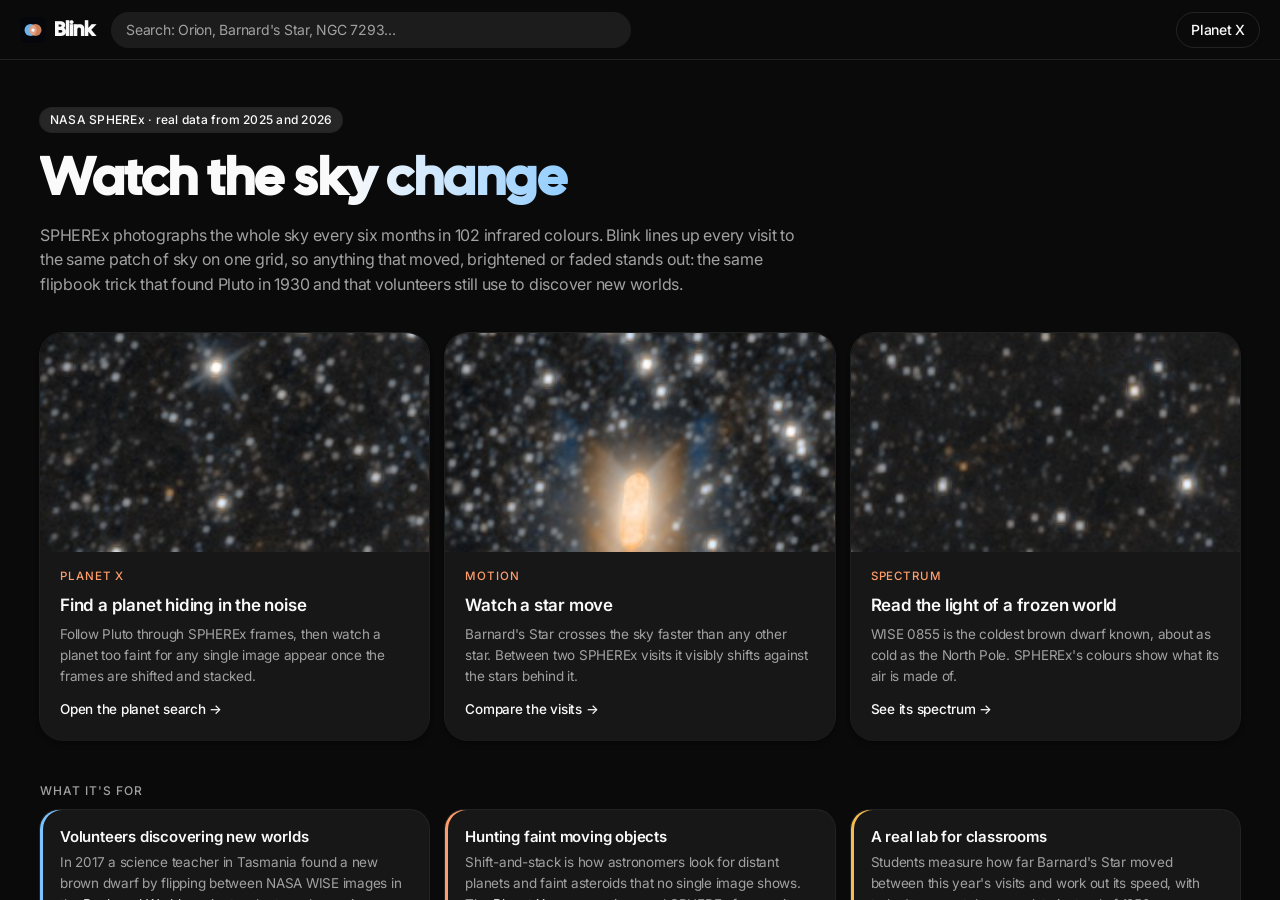
==== commit 1b69b206: "Merge main (#21: home page redesign) into feat/web-prototype Two conflicts with the Shadcn UI Kit re" ====
--- a/web/index.html
+++ b/web/index.html
@@ -6,12 +6,15 @@
   <title>Blink</title>
   <meta name="description" content="Search a nebula and compare NASA SPHEREx observations of it across time.">
   <meta name="color-scheme" content="dark">
-  <link rel="icon" href="data:image/svg+xml,%3Csvg xmlns=%27http://www.w3.org/2000/svg%27 viewBox=%270 0 32 32%27%3E%3Ccircle cx=%2716%27 cy=%2716%27 r=%2714%27 fill=%27%23111827%27/%3E%3Ccircle cx=%2712%27 cy=%2716%27 r=%274%27 fill=%27%23f59e0b%27/%3E%3Ccircle cx=%2721%27 cy=%2716%27 r=%274%27 fill=%27%2338bdf8%27/%3E%3C/svg%3E">
+  <link rel="icon" href="favicon.svg" type="image/svg+xml">
+  <link rel="preconnect" href="https://fonts.googleapis.com">
+  <link rel="preconnect" href="https://fonts.gstatic.com" crossorigin>
+  <link rel="stylesheet" href="https://fonts.googleapis.com/css2?family=Cal+Sans&family=Inter:wght@400;500;600;700&display=swap">
   <link rel="stylesheet" href="style.css">
 </head>
 <body>
   <header class="top">
-    <button id="home-link" class="brand" title="All objects">Blink</button>
+    <button id="home-link" class="brand" title="All objects"><img src="favicon.svg" alt=""><span>Blink</span></button>
     <div class="search" id="search">
       <input id="search-input" type="search" autocomplete="off" spellcheck="false"
         placeholder="Search: Orion, Barnard's Star, NGC 7293…"
@@ -171,18 +174,22 @@
       <div class="page">
         <header class="page-head">
           <h2>Spectrum</h2>
-          <p class="lede">How bright one spot is in each infrared colour. Each dot is one SPHEREx exposure, coloured by visit.</p>
+          <p id="spec-lede" class="lede">How bright one spot is in each infrared colour. Each dot is one SPHEREx exposure, coloured by visit.</p>
         </header>
         <div class="spec-where">
           <span id="spec-pos" class="mono"></span>
           <button id="spec-centre" class="link-button" hidden>Use field centre</button>
           <span class="muted">Click a spot in Explore to measure there instead.</span>
         </div>
-        <div id="spec-chart" class="chart big"></div>
+        <div id="spec-notes" class="spec-notes"></div>
+        <div class="chart-wrap">
+          <div id="spec-chart" class="chart big"></div>
+          <div id="spec-loading" class="chart-msg" hidden></div>
+        </div>
         <div id="spec-legend" class="spec-legend"></div>
         <p id="spec-msg" class="muted"></p>
         <section class="explain">
-          <h3>Shaded bands</h3>
+          <h3 id="bands-title">Shaded bands</h3>
           <p id="bands-note" class="fine"></p>
           <dl id="bands-list" class="bands-list"></dl>
         </section>
--- a/web/style.css
+++ b/web/style.css
@@ -1,162 +1,234 @@
-/* Blink: images first, everything else stays out of the way. */
+/* Blink: images first, everything else stays out of the way.
+   Visual system ported from Shadcn UI Kit (github.com/bundui/shadcn-ui-kit, MIT): its dark
+   theme tokens, Inter + Cal Sans type, pill buttons and tab lists, soft inputs, and cards
+   with a hairline ring. Plain CSS, so the site still needs no build step. */
+
 :root {
-  --bg: #05070c;
-  --surface: #0d111b;
-  --surface-2: #151b29;
-  --line: #232b3d;
-  --text: #e8ebf3;
-  --muted: #8f98ae;
-  --accent: #7cc4ff;
-  --accent-ink: #021624;
-  --warn: #ffc56b;
-  --a: #7cc4ff; /* visit A */
-  --b: #ff9d6b; /* visit B */
-  --bar-h: 56px;
-  --radius: 10px;
+  /* shadcn dark theme (app/globals.css, .dark) */
+  --background: oklch(0.145 0 0);
+  --foreground: oklch(0.985 0 0);
+  --card: oklch(0.205 0 0);
+  --card-foreground: oklch(0.985 0 0);
+  --popover: oklch(0.205 0 0);
+  --primary: oklch(0.922 0 0);
+  --primary-foreground: oklch(0.205 0 0);
+  --secondary: oklch(0.269 0 0);
+  --muted: oklch(0.269 0 0);
+  --muted-foreground: oklch(0.708 0 0);
+  --accent: oklch(0.269 0 0);
+  --destructive: oklch(0.704 0.191 22.216);
+  --border: oklch(1 0 0 / 10%);
+  --input: oklch(1 0 0 / 15%);
+  --ring: oklch(0.556 0 0);
+  --brand: oklch(0.488 0.243 264.376); /* sidebar-primary: the kit's one colour accent */
+  --radius: 0.45rem;
+  --radius-xl: calc(var(--radius) + 4px);
+  --radius-2xl: calc(var(--radius) + 8px);
+  --radius-3xl: calc(var(--radius) + 12px);
+  --radius-4xl: calc(var(--radius) + 16px);
+  --shadow-md: 0 4px 6px -1px rgb(0 0 0 / 0.25), 0 2px 4px -2px rgb(0 0 0 / 0.25);
+  --shadow-lg: 0 18px 50px -12px rgb(0 0 0 / 0.6);
+  --font-sans: "Inter", system-ui, -apple-system, "Segoe UI", Roboto, sans-serif;
+  --font-heading: "Cal Sans", "Inter", system-ui, sans-serif;
+
+  /* Blink's own: data colours stay vivid against the neutral UI */
+  --a: #7cc4ff; /* visit A, earlier */
+  --b: #ff9d6b; /* visit B, later */
+  --warn: oklch(0.83 0.14 80);
+  --good: oklch(0.8 0.16 150);
+  --bar-h: 60px;
   --ease: cubic-bezier(0.2, 0.7, 0.2, 1);
   color-scheme: dark;
 }
 
-* { box-sizing: border-box; }
+* { box-sizing: border-box; border-color: var(--border); }
 [hidden] { display: none !important; }
 html, body { height: 100%; }
 body {
   margin: 0;
   display: flex; flex-direction: column;
   height: 100dvh; overflow: hidden;
-  background: var(--bg); color: var(--text);
-  font: 15px/1.55 system-ui, -apple-system, "Segoe UI", Roboto, sans-serif;
-}
-h1, h2, h3 { line-height: 1.2; margin: 0; }
-button, select, input { font: inherit; color: inherit; }
+  background: var(--background); color: var(--foreground);
+  font: 14px/1.55 var(--font-sans);
+  letter-spacing: -0.25px;
+  -webkit-font-smoothing: antialiased; -moz-osx-font-smoothing: grayscale;
+}
+h1, h2, h3 { line-height: 1.2; margin: 0; font-family: var(--font-heading); font-weight: 600; letter-spacing: 0.01em; }
+/* Cal Sans is a display face: large headings only. Small titles use Inter semibold, as in the kit. */
+h3, .spot h2, .card .c-name, .obs-body .o-date, .msg b, .chart-msg b { font-family: var(--font-sans); font-weight: 600; letter-spacing: -0.2px; }
+button, select, input { font: inherit; color: inherit; letter-spacing: inherit; }
+
+/* Button: shadcn "outline" variant, pill shaped */
 button {
-  cursor: pointer; background: transparent;
-  border: 1px solid var(--line); border-radius: 8px; padding: 6px 12px;
-  transition: border-color 0.15s, background 0.15s, color 0.15s;
-}
-button:hover { border-color: var(--accent); }
+  cursor: pointer; display: inline-flex; align-items: center; justify-content: center; gap: 6px;
+  height: 36px; padding: 0 14px; border-radius: 999px;
+  background: transparent; border: 1px solid var(--border);
+  font-size: 14px; font-weight: 500; white-space: nowrap;
+  transition: background 0.15s, color 0.15s, border-color 0.15s, box-shadow 0.15s;
+}
+button:hover { background: color-mix(in oklch, var(--input) 30%, transparent); }
+button:active { transform: translateY(1px); }
+button:disabled { opacity: 0.5; pointer-events: none; }
 button:focus-visible, select:focus-visible, input:focus-visible, [tabindex]:focus-visible {
-  outline: 2px solid var(--accent); outline-offset: 2px;
-}
-button.icon { width: 38px; height: 38px; padding: 0; display: inline-grid; place-items: center; flex: none; }
-select { background: var(--surface-2); border: 1px solid var(--line); border-radius: 8px; padding: 5px 8px; }
-.muted { color: var(--muted); }
-.fine { color: var(--muted); font-size: 13px; }
-.mono { font-variant-numeric: tabular-nums; font-family: ui-monospace, "Cascadia Mono", Consolas, monospace; font-size: 13px; }
-.link-button { border: 0; padding: 0; color: var(--accent); background: none; }
-.link-button:hover { text-decoration: underline; }
-a { color: var(--accent); }
+  outline: none; border-color: var(--ring); box-shadow: 0 0 0 3px color-mix(in oklch, var(--ring) 30%, transparent);
+}
+button.icon { width: 36px; padding: 0; flex: none; }
+/* Select: same soft surface as the kit's input */
+select {
+  height: 36px; padding: 0 12px; border-radius: var(--radius-3xl);
+  background: color-mix(in oklch, var(--input) 50%, transparent); border: 1px solid transparent;
+}
+.muted { color: var(--muted-foreground); }
+.fine { color: var(--muted-foreground); font-size: 13px; }
+.mono { font-variant-numeric: tabular-nums; font-family: ui-monospace, "Cascadia Mono", Consolas, monospace; font-size: 12.5px; letter-spacing: 0; }
+.link-button { height: auto; border: 0; padding: 0; border-radius: 0; color: var(--foreground); background: none; text-decoration: underline; text-underline-offset: 4px; text-decoration-color: color-mix(in oklch, var(--foreground) 40%, transparent); }
+.link-button:hover { background: none; text-decoration-color: var(--foreground); }
+a { color: var(--foreground); text-underline-offset: 4px; text-decoration-color: color-mix(in oklch, var(--foreground) 40%, transparent); }
+a:hover { text-decoration-color: var(--foreground); }
 
 /* ---------- top bar + search ---------- */
 .top {
   height: var(--bar-h); flex: none;
-  display: flex; align-items: center; gap: 16px; padding: 0 16px;
-  border-bottom: 1px solid var(--line); background: var(--bg);
+  display: flex; align-items: center; gap: 16px; padding: 0 20px;
+  border-bottom: 1px solid var(--border); background: var(--background);
   position: relative; z-index: 20;
 }
 .brand {
-  border: 0; padding: 0; font-weight: 750; font-size: 20px; letter-spacing: 0.02em;
-  background: linear-gradient(90deg, var(--a), var(--b)); -webkit-background-clip: text; background-clip: text; color: transparent;
-}
+  height: auto; border: 0; padding: 0; gap: 8px; border-radius: 0;
+  font-family: var(--font-heading); font-weight: 600; font-size: 20px; letter-spacing: 0;
+}
+.brand:hover { background: none; opacity: 0.85; }
+.brand img { width: 26px; height: 26px; display: block; }
 .search { position: relative; flex: 1; max-width: 520px; }
 .search input {
-  width: 100%; padding: 9px 14px; border-radius: 999px;
-  background: var(--surface); border: 1px solid var(--line);
-}
-.search input:focus { border-color: var(--accent); outline: none; }
+  width: 100%; height: 36px; padding: 0 14px; border-radius: var(--radius-3xl);
+  background: color-mix(in oklch, var(--input) 50%, transparent); border: 1px solid transparent;
+  transition: box-shadow 0.15s, border-color 0.15s;
+}
+.search input::placeholder { color: var(--muted-foreground); }
 .search-results {
-  position: absolute; top: calc(100% + 6px); left: 0; right: 0; margin: 0; padding: 6px;
-  list-style: none; background: var(--surface); border: 1px solid var(--line); border-radius: var(--radius);
-  box-shadow: 0 18px 50px rgba(0, 0, 0, 0.55); max-height: min(60dvh, 440px); overflow-y: auto;
+  position: absolute; top: calc(100% + 8px); left: 0; right: 0; margin: 0; padding: 6px;
+  list-style: none; background: var(--popover); border-radius: var(--radius-2xl);
+  box-shadow: var(--shadow-lg), 0 0 0 1px var(--border); max-height: min(60dvh, 440px); overflow-y: auto;
 }
 .search-results li {
   display: grid; grid-template-columns: 1fr auto; gap: 2px 10px;
-  padding: 8px 10px; border-radius: 8px; cursor: pointer;
-}
-.search-results li[aria-selected="true"] { background: var(--surface-2); }
-.search-results .r-name { font-weight: 600; }
-.search-results .r-sub { grid-column: 1; color: var(--muted); font-size: 13px; }
+  padding: 8px 10px; border-radius: var(--radius-xl); cursor: pointer;
+}
+.search-results li[aria-selected="true"] { background: var(--accent); }
+.search-results .r-name { font-weight: 500; }
+.search-results .r-sub { grid-column: 1; color: var(--muted-foreground); font-size: 12.5px; }
 .search-results .r-badge { grid-row: 1 / span 2; grid-column: 2; align-self: center; }
-.search-results .r-note { color: var(--muted); cursor: default; }
-
+.search-results .r-note { color: var(--muted-foreground); cursor: default; }
+
+/* Badge: shadcn "outline", and "secondary" for counts */
 .badge {
-  font-size: 12px; padding: 2px 8px; border-radius: 999px; white-space: nowrap;
-  border: 1px solid var(--line); color: var(--muted);
-}
-.badge.has { color: var(--accent); border-color: color-mix(in srgb, var(--accent) 45%, transparent); }
+  display: inline-flex; align-items: center; height: 20px; padding: 0 8px; border-radius: var(--radius-3xl);
+  font-size: 12px; font-weight: 500; white-space: nowrap; letter-spacing: 0;
+  border: 1px solid var(--border); color: var(--muted-foreground);
+}
+.badge.has { background: var(--secondary); border-color: transparent; color: var(--foreground); }
 
 /* ---------- home ---------- */
-.home { flex: 1; overflow-y: auto; padding: 40px 24px 32px; }
-.hero { max-width: 1200px; margin: 0 auto 28px; }
+.home { flex: 1; overflow-y: auto; padding: 48px 24px 40px; }
+/* Hero */
+.hero { max-width: 1200px; margin: 0 auto 36px; }
 .hero > * { max-width: 760px; }
-.eyebrow { color: var(--accent); font-size: 13px; letter-spacing: 0.06em; text-transform: uppercase; margin: 0 0 8px; }
+.eyebrow {
+  display: inline-flex; align-items: center; height: 24px; padding: 0 10px; border-radius: 999px; margin: 0 0 14px;
+  font-size: 12px; font-weight: 500; letter-spacing: 0.02em; color: var(--foreground);
+  background: var(--secondary); box-shadow: 0 0 0 1px var(--border);
+}
 .hero h1 {
-  font-size: clamp(30px, 5vw, 48px); margin-bottom: 12px;
-  background: linear-gradient(90deg, var(--text) 40%, var(--a) 75%, var(--b)); -webkit-background-clip: text; background-clip: text; color: transparent;
-}
-.hero p:not(.eyebrow) { color: var(--muted); font-size: 17px; margin: 0; }
-
-.featured { max-width: 1200px; margin: 0 auto 40px; display: grid; grid-template-columns: repeat(auto-fit, minmax(280px, 1fr)); gap: 14px; }
+  font-size: clamp(32px, 5vw, 52px); margin-bottom: 14px;
+  background: linear-gradient(90deg, var(--foreground) 40%, var(--a) 75%, var(--b)); -webkit-background-clip: text; background-clip: text; color: transparent;
+}
+.hero p:not(.eyebrow) { color: var(--muted-foreground); font-size: 16px; margin: 0; }
+
+/* Featured stories: large cards with an image header */
+.featured { max-width: 1200px; margin: 0 auto 44px; display: grid; grid-template-columns: repeat(auto-fit, minmax(280px, 1fr)); gap: 16px; }
 .feature {
   display: flex; flex-direction: column; overflow: hidden; text-decoration: none; color: inherit;
-  background: var(--surface); border: 1px solid var(--line); border-radius: var(--radius);
-  transition: border-color 0.15s, transform 0.15s var(--ease);
-}
-.feature:hover { border-color: var(--accent); transform: translateY(-2px); }
-.feature:focus-visible { outline: 2px solid var(--accent); outline-offset: 2px; }
+  background: var(--card); border-radius: var(--radius-4xl);
+  box-shadow: var(--shadow-md), 0 0 0 1px var(--border);
+  transition: box-shadow 0.2s, transform 0.2s var(--ease);
+}
+.feature:hover { transform: translateY(-2px); box-shadow: var(--shadow-lg), 0 0 0 1px var(--input); }
+.feature:focus-visible { outline: none; box-shadow: 0 0 0 3px color-mix(in oklch, var(--ring) 50%, transparent), 0 0 0 1px var(--ring); }
 .feature img { width: 100%; aspect-ratio: 16 / 9; object-fit: cover; display: block; background: #000; }
-.f-body { display: grid; gap: 6px; padding: 14px 16px 16px; }
-.f-tag { font-size: 12px; text-transform: uppercase; letter-spacing: 0.08em; color: var(--b); }
-.f-title { font-size: 18px; font-weight: 650; }
-.f-text { color: var(--muted); font-size: 14px; }
-.f-go { color: var(--accent); font-size: 14px; margin-top: 4px; }
-
-.uses { max-width: 1200px; margin: 0 auto 40px; padding-top: 28px; border-top: 1px solid var(--line); }
-.uses h2, .catalog h2 { font-size: 13px; text-transform: uppercase; letter-spacing: 0.08em; color: var(--muted); margin-bottom: 12px; }
-.use-grid { display: grid; grid-template-columns: repeat(auto-fit, minmax(260px, 1fr)); gap: 14px; }
-.use { padding: 16px; border-radius: var(--radius); background: var(--surface); border-left: 3px solid var(--a); }
-.use:nth-child(2) { border-left-color: var(--b); }
-.use:nth-child(3) { border-left-color: var(--warn); }
-.use h3 { font-size: 16px; margin-bottom: 6px; }
-.use p { color: var(--muted); font-size: 14px; margin: 0; }
+.f-body { display: grid; gap: 6px; padding: 16px 20px 20px; }
+.f-tag { font-size: 11.5px; font-weight: 500; text-transform: uppercase; letter-spacing: 0.08em; color: var(--b); }
+.f-title { font-size: 17px; font-weight: 600; letter-spacing: -0.2px; }
+.f-text { color: var(--muted-foreground); font-size: 13.5px; }
+.f-go { color: var(--foreground); font-size: 13.5px; font-weight: 500; margin-top: 6px; }
+
+/* What it's for */
+.uses { max-width: 1200px; margin: 0 auto 44px; }
+.uses h2, .catalog h2 { font-family: var(--font-sans); font-size: 12px; font-weight: 500; text-transform: uppercase; letter-spacing: 0.08em; color: var(--muted-foreground); margin-bottom: 12px; }
+.use-grid { display: grid; grid-template-columns: repeat(auto-fit, minmax(260px, 1fr)); gap: 16px; }
+.use {
+  padding: 18px 20px; border-radius: var(--radius-3xl); background: var(--card);
+  box-shadow: inset 3px 0 0 var(--a), 0 0 0 1px var(--border);
+}
+.use:nth-child(2) { box-shadow: inset 3px 0 0 var(--b), 0 0 0 1px var(--border); }
+.use:nth-child(3) { box-shadow: inset 3px 0 0 var(--warn), 0 0 0 1px var(--border); }
+.use h3 { font-size: 15px; margin-bottom: 6px; }
+.use p { color: var(--muted-foreground); font-size: 13.5px; margin: 0; }
 
 @media (max-width: 600px) {
-  .home { padding: 24px 16px; }
+  .home { padding: 28px 16px; }
   .feature img { aspect-ratio: 21 / 9; }
 }
-.top-link { margin-left: auto; text-decoration: none; font-weight: 600; padding: 6px 12px; border: 1px solid var(--line); border-radius: 999px; white-space: nowrap; }
-.top-link:hover { border-color: var(--accent); }
-
-.catalog { max-width: 1200px; margin: 0 auto; display: grid; gap: 28px; }
-.cards { display: grid; grid-template-columns: repeat(auto-fill, minmax(210px, 1fr)); gap: 10px; }
+/* Header link: shadcn outline button */
+.top-link {
+  margin-left: auto; display: inline-flex; align-items: center; height: 36px; padding: 0 14px; border-radius: 999px;
+  text-decoration: none; font-weight: 500; font-size: 14px; white-space: nowrap;
+  border: 1px solid var(--border); transition: background 0.15s;
+}
+.top-link:hover { background: color-mix(in oklch, var(--input) 30%, transparent); }
+
+.catalog { max-width: 1200px; margin: 0 auto; display: grid; gap: 32px; }
+.cards { display: grid; grid-template-columns: repeat(auto-fill, minmax(220px, 1fr)); gap: 14px; }
+/* Card: rounded, hairline ring, soft shadow, image preview on top */
 .card {
-  text-align: left; padding: 0 0 14px; border-radius: var(--radius); overflow: hidden;
-  background: var(--surface); display: grid; gap: 4px; align-content: start;
-}
-.card > span { margin: 0 14px; }
-.card > span:first-child { margin-top: 14px; }
-.card .c-img { width: 100%; aspect-ratio: 16 / 10; object-fit: cover; display: block; margin-bottom: 8px; background: #000; }
-.card:hover { background: var(--surface-2); }
-.card .c-name { font-weight: 650; }
-.card .c-sub { color: var(--muted); font-size: 13px; }
-.card .badge { justify-self: start; margin-top: 6px; }
-.credit { max-width: 1200px; margin: 32px auto 0; color: var(--muted); font-size: 12px; }
+  height: auto; white-space: normal; text-align: left; align-items: start; justify-content: start; align-content: start;
+  padding: 0 0 16px; border-radius: var(--radius-3xl); border: 0; overflow: hidden;
+  background: var(--card); display: grid; gap: 4px;
+  box-shadow: var(--shadow-md), 0 0 0 1px var(--border);
+  transition: box-shadow 0.2s, transform 0.2s var(--ease), background 0.2s;
+}
+.card > span { margin: 0 18px; }
+.card > span:first-child { margin-top: 16px; }
+.card .c-img { width: 100%; aspect-ratio: 16 / 10; object-fit: cover; display: block; margin-bottom: 10px; background: #000; }
+.card:hover { background: var(--card); transform: translateY(-2px); box-shadow: var(--shadow-lg), 0 0 0 1px var(--input); }
+.card .c-name { font-size: 15px; }
+.card .c-sub { color: var(--muted-foreground); font-size: 12.5px; }
+.card .badge { justify-self: start; margin-top: 8px; }
+.credit { max-width: 1200px; margin: 40px auto 0; color: var(--muted-foreground); font-size: 12px; text-align: center; }
 
 /* ---------- object: title + tabs ---------- */
 .object { flex: 1; min-height: 0; display: flex; flex-direction: column; }
 .object-bar {
-  flex: none; display: flex; align-items: end; justify-content: space-between; gap: 16px; flex-wrap: wrap;
-  padding: 12px 16px 0; border-bottom: 1px solid var(--line);
-}
-.object-title { display: flex; align-items: baseline; gap: 12px; min-width: 0; padding-bottom: 10px; }
+  flex: none; display: flex; align-items: center; justify-content: space-between; gap: 16px; flex-wrap: wrap;
+  padding: 12px 20px; border-bottom: 1px solid var(--border);
+}
+.object-title { display: flex; align-items: baseline; gap: 12px; min-width: 0; }
 .object-title h1 { font-size: 22px; white-space: nowrap; }
-.object-title .muted { white-space: nowrap; overflow: hidden; text-overflow: ellipsis; font-size: 14px; }
-.tabs { display: flex; gap: 2px; overflow-x: auto; }
-.tabs button {
-  border: 0; border-radius: 0; padding: 10px 14px; color: var(--muted);
-  border-bottom: 2px solid transparent;
-}
-.tabs button[aria-selected="true"] { color: var(--text); border-bottom-color: var(--accent); }
+.object-title .muted { white-space: nowrap; overflow: hidden; text-overflow: ellipsis; font-size: 13px; }
+/* Tabs list: shadcn segmented pill (bg-muted, p-1, active = raised) */
+.tabs, .views {
+  display: inline-flex; align-items: center; gap: 2px; padding: 4px; height: 40px;
+  border-radius: 999px; background: var(--muted); overflow-x: auto; scrollbar-width: none; width: fit-content; max-width: 100%;
+}
+.tabs button, .views button {
+  height: 100%; padding: 0 14px; border-radius: 999px; border: 1px solid transparent;
+  font-size: 13.5px; font-weight: 500; color: var(--muted-foreground); background: transparent;
+}
+.tabs button:hover, .views button:hover { color: var(--foreground); background: transparent; }
+.tabs button[aria-selected="true"], .views button[aria-checked="true"] {
+  color: var(--foreground); background: color-mix(in oklch, var(--input) 30%, transparent); border-color: var(--input);
+  box-shadow: 0 1px 2px rgb(0 0 0 / 0.3);
+}
 .panel { flex: 1; min-height: 0; animation: fade-in 0.25s var(--ease); }
 .panel.scroll { overflow-y: auto; }
 @keyframes fade-in { from { opacity: 0; } }
@@ -174,7 +246,9 @@
 .layer.on { opacity: 1; }
 .pane-label {
   position: absolute; top: 12px; left: 12px; z-index: 3; pointer-events: none;
-  font-size: 13px; padding: 3px 10px; border-radius: 999px; background: rgba(5, 7, 12, 0.75);
+  display: inline-flex; align-items: center; height: 24px; padding: 0 10px; border-radius: 999px;
+  font-size: 12px; font-weight: 500; background: color-mix(in oklch, var(--background) 80%, transparent);
+  box-shadow: 0 0 0 1px var(--border); backdrop-filter: blur(6px);
 }
 #pane-a .pane-label { color: var(--a); }
 #pane-b .pane-label { color: var(--b); }
@@ -190,88 +264,98 @@
   position: absolute; top: 0; bottom: 0; left: var(--split, 50%); width: 32px; margin-left: -16px;
   cursor: ew-resize; z-index: 4; touch-action: none;
 }
-.swipe-handle::before { content: ""; position: absolute; top: 0; bottom: 0; left: 15px; width: 2px; background: var(--text); opacity: 0.8; }
+.swipe-handle::before { content: ""; position: absolute; top: 0; bottom: 0; left: 15px; width: 2px; background: var(--foreground); opacity: 0.85; }
 .swipe-handle::after {
   content: "⟷"; position: absolute; top: 50%; left: 50%; transform: translate(-50%, -50%);
-  width: 34px; height: 34px; border-radius: 50%; display: grid; place-items: center;
-  background: var(--text); color: var(--bg); font-size: 16px;
+  width: 36px; height: 36px; border-radius: 50%; display: grid; place-items: center;
+  background: var(--primary); color: var(--primary-foreground); font-size: 16px; box-shadow: var(--shadow-md);
 }
 .marker {
   position: absolute; z-index: 5; width: 28px; height: 28px; margin: -14px 0 0 -14px;
-  border: 2px solid var(--accent); border-radius: 50%; pointer-events: none;
-  box-shadow: 0 0 0 2px rgba(0, 0, 0, 0.5);
+  border: 2px solid var(--foreground); border-radius: 50%; pointer-events: none;
+  box-shadow: 0 0 0 2px rgb(0 0 0 / 0.55);
 }
 
 .stamp {
-  position: absolute; left: 16px; bottom: 16px; z-index: 6; pointer-events: none;
-  text-shadow: 0 1px 8px #000;
-}
-.stamp-date { font-size: clamp(20px, 2.6vw, 30px); font-weight: 700; font-variant-numeric: tabular-nums; transition: opacity 0.2s; }
-.stamp-sub { color: #c5cbe0; font-size: 13px; }
+  position: absolute; left: 20px; bottom: 18px; z-index: 6; pointer-events: none;
+  text-shadow: 0 1px 10px #000;
+}
+.stamp-date { font-size: clamp(22px, 2.8vw, 32px); font-weight: 700; font-variant-numeric: tabular-nums; letter-spacing: -0.5px; transition: opacity 0.2s; }
+.stamp-sub { color: oklch(0.87 0 0); font-size: 13px; }
+/* Overlays: the kit's popover surface */
 .caveat {
-  position: absolute; top: 12px; left: 50%; transform: translateX(-50%); z-index: 6; margin: 0;
-  max-width: min(640px, calc(100% - 24px)); padding: 7px 14px; border-radius: 10px; font-size: 13px;
-  background: rgba(40, 28, 6, 0.9); color: var(--warn); border: 1px solid rgba(255, 197, 107, 0.35);
+  position: absolute; top: 14px; left: 50%; transform: translateX(-50%); z-index: 6; margin: 0;
+  max-width: min(640px, calc(100% - 24px)); padding: 8px 14px; border-radius: var(--radius-2xl); font-size: 13px;
+  background: color-mix(in oklch, oklch(0.25 0.05 80) 92%, transparent); color: var(--warn);
+  box-shadow: 0 0 0 1px color-mix(in oklch, var(--warn) 35%, transparent), var(--shadow-md);
 }
 .legend {
   position: absolute; right: 16px; bottom: 16px; z-index: 6; max-width: 300px;
-  padding: 8px 12px; border-radius: 10px; font-size: 13px; background: rgba(5, 7, 12, 0.82);
-}
-.legend .swatch { display: inline-block; width: 12px; height: 12px; border-radius: 3px; vertical-align: -1px; margin-right: 4px; border: 1px solid #555; }
+  padding: 10px 14px; border-radius: var(--radius-2xl); font-size: 12.5px;
+  background: color-mix(in oklch, var(--popover) 92%, transparent); box-shadow: 0 0 0 1px var(--border), var(--shadow-md);
+  backdrop-filter: blur(6px);
+}
+.legend .swatch { display: inline-block; width: 12px; height: 12px; border-radius: 4px; vertical-align: -1px; margin-right: 4px; box-shadow: 0 0 0 1px var(--input); }
 .msg {
   position: absolute; inset: 0; z-index: 7; display: grid; place-items: center; text-align: center;
-  padding: 24px; background: rgba(0, 0, 0, 0.72); color: var(--muted);
-}
-.msg > div { max-width: 460px; }
-.msg b { color: var(--text); display: block; font-size: 17px; margin-bottom: 6px; }
-.msg .spinner {
-  width: 28px; height: 28px; margin: 0 auto 14px; border-radius: 50%;
-  border: 3px solid var(--line); border-top-color: var(--accent); animation: spin 0.9s linear infinite;
+  padding: 24px; background: color-mix(in oklch, var(--background) 72%, transparent); color: var(--muted-foreground);
+  backdrop-filter: blur(2px);
+}
+.msg > div {
+  max-width: 460px; padding: 24px 28px; border-radius: var(--radius-4xl);
+  background: var(--card); box-shadow: var(--shadow-lg), 0 0 0 1px var(--border);
+}
+.msg p { margin: 0; }
+.msg b { color: var(--foreground); display: block; font-size: 17px; margin-bottom: 6px; }
+.spinner, .msg .spinner {
+  width: 26px; height: 26px; margin: 0 auto 14px; border-radius: 50%;
+  border: 2.5px solid var(--muted); border-top-color: var(--foreground); animation: spin 0.8s linear infinite;
 }
 @keyframes spin { to { transform: rotate(1turn); } }
 
 .spot {
-  position: absolute; z-index: 8; top: 12px; right: 12px; width: min(340px, calc(100% - 24px));
-  padding: 14px 16px; border-radius: var(--radius);
-  background: rgba(13, 17, 27, 0.95); border: 1px solid var(--line);
-  box-shadow: 0 18px 50px rgba(0, 0, 0, 0.5);
-}
-.spot h2 { font-size: 15px; margin-bottom: 2px; }
+  position: absolute; z-index: 8; top: 14px; right: 14px; width: min(340px, calc(100% - 28px));
+  padding: 18px 20px; border-radius: var(--radius-4xl);
+  background: color-mix(in oklch, var(--card) 96%, transparent); box-shadow: var(--shadow-lg), 0 0 0 1px var(--border);
+  backdrop-filter: blur(8px);
+}
+.spot h2 { font-size: 16px; margin-bottom: 2px; }
 .spot p { margin: 4px 0; }
-.close { position: absolute; top: 8px; right: 8px; border: 0; width: 30px; height: 30px; }
+.close { position: absolute; top: 10px; right: 10px; border: 0; width: 32px; height: 32px; padding: 0; color: var(--muted-foreground); }
+.close:hover { color: var(--foreground); }
 
 /* controls */
 .controls {
-  flex: none; display: grid; gap: 10px; padding: 12px 16px 14px;
-  border-top: 1px solid var(--line); background: var(--bg);
-}
-.views { display: flex; gap: 4px; overflow-x: auto; scrollbar-width: none; }
-.views button { white-space: nowrap; font-size: 14px; padding: 5px 12px; border-radius: 999px; }
-.views button[aria-checked="true"] { background: var(--accent); border-color: var(--accent); color: var(--accent-ink); }
+  flex: none; display: grid; gap: 12px; padding: 12px 20px 14px;
+  border-top: 1px solid var(--border); background: var(--background);
+}
 .timeline { display: flex; align-items: center; gap: 14px; min-width: 0; }
-.play { border-radius: 50%; }
+/* Primary action: shadcn default button (light on dark) */
+.play { background: var(--primary); color: var(--primary-foreground); border-color: transparent; }
+.play:hover { background: color-mix(in oklch, var(--primary) 85%, transparent); }
 .pair { display: flex; gap: 10px; flex: none; }
-.pair label { display: flex; align-items: center; gap: 6px; font-weight: 700; font-size: 14px; }
+.pair label { display: flex; align-items: center; gap: 6px; font-weight: 600; font-size: 13px; }
 .pair label:first-child { color: var(--a); }
 .pair label:last-child { color: var(--b); }
-.pair select { color: var(--text); font-weight: 400; max-width: 170px; }
+.pair select { color: var(--foreground); font-weight: 400; max-width: 180px; }
 
 /* time track: visits placed by date */
 .track { position: relative; flex: 1; min-width: 0; height: 44px; margin: 0 14px; }
-.track::before { content: ""; position: absolute; left: 0; right: 0; top: 12px; height: 2px; background: var(--line); border-radius: 2px; }
-.track .gap { position: absolute; top: 15px; transform: translateX(-50%); font-size: 11px; color: #5f6880; white-space: nowrap; pointer-events: none; }
+.track::before { content: ""; position: absolute; left: 0; right: 0; top: 12px; height: 2px; background: var(--muted); border-radius: 2px; }
+.track .gap { position: absolute; top: 15px; transform: translateX(-50%); font-size: 11px; color: oklch(0.55 0 0); white-space: nowrap; pointer-events: none; }
 .visit {
-  position: absolute; top: 0; transform: translateX(-50%);
-  border: 0; padding: 0; background: none; display: grid; justify-items: center; gap: 3px;
-}
+  position: absolute; top: 0; transform: translateX(-50%); height: auto;
+  border: 0; padding: 0; border-radius: 0; background: none; display: grid; justify-items: center; gap: 3px;
+}
+.visit:hover { background: none; }
 .visit .dot {
   width: 14px; height: 14px; margin-top: 6px; border-radius: 50%;
-  background: var(--surface-2); border: 2px solid var(--muted); transition: transform 0.2s var(--ease), background 0.2s;
-}
-.visit .when { font-size: 11px; color: var(--muted); white-space: nowrap; }
-.visit:hover .dot { transform: scale(1.25); border-color: var(--text); }
-.visit.current .dot { background: var(--text); border-color: var(--text); transform: scale(1.35); }
-.visit.current .when { color: var(--text); }
+  background: var(--background); border: 2px solid var(--muted-foreground); transition: transform 0.2s var(--ease), background 0.2s;
+}
+.visit .when { font-size: 11px; font-weight: 500; color: var(--muted-foreground); white-space: nowrap; }
+.visit:hover .dot { transform: scale(1.25); border-color: var(--foreground); }
+.visit.current .dot { background: var(--foreground); border-color: var(--foreground); transform: scale(1.35); }
+.visit.current .when { color: var(--foreground); }
 .visit.is-a .dot { background: var(--a); border-color: var(--a); transform: scale(1.35); }
 .visit.is-b .dot { background: var(--b); border-color: var(--b); transform: scale(1.35); }
 .visit.partial .dot { border-style: dashed; }
@@ -280,66 +364,100 @@
 .track.dense .visit:not(.current):not(.is-a):not(.is-b):not(:first-child):not(:last-child) .when { display: none; }
 
 /* ---------- pages (observations, spectrum, about) ---------- */
-.page { max-width: 980px; margin: 0 auto; padding: 28px 20px 48px; }
-.page-head { margin-bottom: 20px; }
-.page-head h2 { font-size: 24px; margin-bottom: 6px; }
-.lede { color: var(--muted); font-size: 16px; margin: 0; }
-.page h3 { font-size: 16px; margin: 26px 0 8px; }
-.explain { margin-top: 34px; padding-top: 6px; border-top: 1px solid var(--line); }
+.page { max-width: 980px; margin: 0 auto; padding: 32px 20px 56px; }
+.page-head { margin-bottom: 22px; }
+.page-head h2 { font-size: 26px; margin-bottom: 6px; }
+.lede { color: var(--muted-foreground); font-size: 15px; margin: 0; }
+.page h3 { font-size: 17px; margin: 28px 0 8px; }
+.page p, .page li { color: color-mix(in oklch, var(--foreground) 85%, var(--muted-foreground)); }
+.page .lede, .page .fine, .page .muted { color: var(--muted-foreground); }
+.explain { margin-top: 36px; padding: 22px 24px; border-radius: var(--radius-4xl); background: var(--card); box-shadow: 0 0 0 1px var(--border); }
+.explain h3 { margin-top: 0; }
 .explain ul { padding-left: 20px; }
 .explain li { margin-bottom: 8px; }
 
-.obs-list { display: grid; grid-template-columns: repeat(auto-fill, minmax(260px, 1fr)); gap: 14px; }
+.obs-list { display: grid; grid-template-columns: repeat(auto-fill, minmax(260px, 1fr)); gap: 16px; }
 .obs {
-  background: var(--surface); border-radius: var(--radius); overflow: hidden;
-  display: grid; grid-template-rows: auto 1fr;
-}
-.obs-img { aspect-ratio: 1; background: #000; display: grid; place-items: center; color: var(--muted); font-size: 13px; }
+  background: var(--card); border-radius: var(--radius-4xl); overflow: hidden;
+  display: grid; grid-template-rows: auto 1fr; box-shadow: var(--shadow-md), 0 0 0 1px var(--border);
+}
+.obs-img { aspect-ratio: 1; background: #000; display: grid; place-items: center; color: var(--muted-foreground); font-size: 13px; }
 .obs-img img { width: 100%; height: 100%; object-fit: cover; display: block; }
-.obs-body { padding: 12px 14px 14px; display: grid; gap: 6px; align-content: start; }
-.obs-body .o-date { font-weight: 650; }
-.obs-body .o-meta { color: var(--muted); font-size: 13px; }
-.dets { display: flex; gap: 3px; }
-.det { font-size: 11px; width: 22px; text-align: center; border-radius: 4px; padding: 1px 0; background: var(--surface-2); color: #4f5870; }
-.det.on { background: color-mix(in srgb, var(--accent) 22%, transparent); color: var(--accent); }
-.obs-actions { display: flex; gap: 6px; flex-wrap: wrap; margin-top: 4px; }
-.obs-actions button { font-size: 13px; padding: 4px 10px; }
-.obs-gap { grid-column: 1 / -1; color: var(--muted); font-size: 13px; text-align: center; margin: -4px 0; }
-
-.spec-where { display: flex; align-items: baseline; gap: 12px; flex-wrap: wrap; margin-bottom: 10px; }
+.obs-body { padding: 14px 18px 18px; display: grid; gap: 6px; align-content: start; }
+.obs-body .o-date { font-size: 15px; }
+.obs-body .o-meta { color: var(--muted-foreground); font-size: 12.5px; }
+.dets { display: flex; gap: 4px; }
+.det { font-size: 11px; font-weight: 500; width: 22px; height: 20px; display: grid; place-items: center; border-radius: 6px; background: var(--muted); color: oklch(0.45 0 0); }
+.det.on { background: color-mix(in oklch, var(--brand) 35%, transparent); color: var(--foreground); }
+.obs-actions { display: flex; gap: 6px; flex-wrap: wrap; margin-top: 6px; }
+.obs-actions button { height: 32px; font-size: 13px; padding: 0 12px; }
+.obs-actions button:first-child { background: var(--primary); color: var(--primary-foreground); border-color: transparent; }
+.obs-gap { grid-column: 1 / -1; color: var(--muted-foreground); font-size: 13px; text-align: center; margin: -4px 0; }
+
+.spec-where { display: flex; align-items: baseline; gap: 12px; flex-wrap: wrap; margin-bottom: 12px; }
 .chart svg { width: 100%; height: auto; display: block; }
-.chart .axis { stroke: var(--muted); }
-.chart .zero { stroke: var(--line); stroke-dasharray: 3 3; }
-.chart .tick { fill: var(--muted); font-size: 10px; }
+.chart .axis { stroke: oklch(0.45 0 0); }
+.chart .zero { stroke: var(--input); stroke-dasharray: 3 3; }
+.chart .tick { fill: var(--muted-foreground); font-size: 10px; font-family: var(--font-sans); }
 .chart .band { fill: #ffb547; opacity: 0.13; }
-.chart .band-label { fill: #c9a25c; font-size: 9px; }
+.chart .band.seen { fill: oklch(0.7 0.18 264); opacity: 0.3; }
+.chart .band.not_clear, .chart .band.opposite, .chart .band.too_faint, .chart .band.no_coverage { fill: var(--muted-foreground); opacity: 0.1; }
+.chart .binned { fill: none; stroke: var(--foreground); stroke-width: 2.2; stroke-linejoin: round; }
+.chart .band-label { fill: #d1ad6a; font-size: 9px; font-family: var(--font-sans); }
 .chart .line { fill: none; stroke-width: 1.4; opacity: 0.55; }
-.chart .err { stroke: var(--muted); opacity: 0.45; }
-.chart.big { background: var(--surface); border-radius: var(--radius); padding: 10px; min-height: 120px; }
-.spec-legend { display: flex; flex-wrap: wrap; gap: 6px; margin: 10px 0; }
-.spec-legend button { font-size: 13px; padding: 3px 10px; border-radius: 999px; display: inline-flex; align-items: center; gap: 6px; }
+.chart .err { stroke: var(--muted-foreground); opacity: 0.45; }
+.chart.big { background: var(--card); border-radius: var(--radius-4xl); padding: 14px; min-height: 140px; box-shadow: var(--shadow-md), 0 0 0 1px var(--border); }
+.chart-wrap { position: relative; }
+.chart-msg {
+  position: absolute; inset: 0; display: grid; place-items: center; text-align: center;
+  padding: 20px; border-radius: var(--radius-4xl); background: color-mix(in oklch, var(--card) 94%, transparent); color: var(--muted-foreground);
+}
+.chart-msg > div { max-width: 460px; }
+.chart-msg p { margin: 0; }
+.chart-msg b { display: block; color: var(--foreground); font-size: 16px; margin-bottom: 6px; }
+.chart-msg .spinner { margin-bottom: 12px; }
+.chart-msg .elapsed { font-variant-numeric: tabular-nums; font-size: 12.5px; margin-top: 8px; }
+.spec-notes { display: grid; gap: 8px; margin-bottom: 14px; }
+.spec-notes:empty { display: none; }
+/* Alerts: the kit's alert, a card with a coloured edge */
+.note { margin: 0; padding: 12px 16px; border-radius: var(--radius-2xl); background: var(--card); font-size: 13.5px; box-shadow: 0 0 0 1px var(--border); }
+.note b { color: var(--foreground); }
+.note.warn { background: color-mix(in oklch, oklch(0.25 0.05 80) 90%, transparent); color: var(--warn); box-shadow: 0 0 0 1px color-mix(in oklch, var(--warn) 35%, transparent); }
+.note.good { box-shadow: inset 3px 0 0 var(--good), 0 0 0 1px var(--border); }
+.note.check { box-shadow: inset 3px 0 0 var(--warn), 0 0 0 1px var(--border); }
+.bands-list .status { font-weight: 500; font-size: 11.5px; margin-left: 8px; padding: 1px 8px; border-radius: var(--radius-3xl); background: var(--secondary); color: var(--muted-foreground); }
+.bands-list .status.seen { color: var(--foreground); background: color-mix(in oklch, var(--brand) 55%, transparent); }
+.bands-list .ref { display: block; font-size: 12px; color: oklch(0.55 0 0); margin-top: 2px; }
+.spec-legend { display: flex; flex-wrap: wrap; gap: 6px; margin: 12px 0; }
+.spec-legend button { height: 30px; font-size: 12.5px; padding: 0 12px; }
 .spec-legend button[aria-pressed="false"] { opacity: 0.4; }
 .spec-legend i { width: 10px; height: 10px; border-radius: 50%; display: inline-block; }
-.bands-list { display: grid; grid-template-columns: max-content 1fr; gap: 4px 14px; margin: 0; font-size: 14px; }
-.bands-list dt { font-weight: 650; }
-.bands-list dd { margin: 0; color: var(--muted); }
-
-.facts { display: grid; grid-template-columns: max-content 1fr; gap: 8px 20px; margin: 24px 0; }
-.facts dt { color: var(--muted); }
-.facts dd { margin: 0; }
+.bands-list { display: grid; grid-template-columns: max-content 1fr; gap: 6px 16px; margin: 0; font-size: 13.5px; }
+.bands-list dt { font-weight: 600; }
+.bands-list dd { margin: 0; color: var(--muted-foreground); }
+
+.facts {
+  display: grid; grid-template-columns: max-content 1fr; gap: 0; margin: 24px 0;
+  border-radius: var(--radius-4xl); background: var(--card); box-shadow: 0 0 0 1px var(--border); overflow: hidden;
+}
+.facts dt, .facts dd { margin: 0; padding: 11px 18px; border-top: 1px solid var(--border); }
+.facts dt:first-of-type, .facts dt:first-of-type + dd { border-top: 0; }
+.facts dt { color: var(--muted-foreground); }
 .links a { margin-right: 16px; }
 
 /* ---------- narrow screens ---------- */
 @media (max-width: 760px) {
   .top { gap: 10px; padding: 0 12px; }
-  .home { padding: 24px 16px; }
-  .object-bar { padding: 10px 12px 0; }
-  .object-title { padding-bottom: 4px; }
+  .brand span { display: none; }
+  .home { padding: 28px 16px; }
+  .object-bar { padding: 10px 12px; }
   .object-title .muted { display: none; }
   .tabs { width: 100%; }
-  .tabs button { flex: 1; padding: 10px 6px; }
+  .tabs button { flex: 1; padding: 0 6px; }
   .viewer[data-view="side"] { grid-template-columns: 1fr; grid-template-rows: 1fr 1fr; }
   .controls { padding: 10px 12px 12px; }
+  .views { flex-wrap: wrap; height: auto; border-radius: var(--radius-3xl); }
+  .views button { height: 32px; font-size: 12.5px; padding: 0 10px; }
   .timeline { flex-wrap: wrap; gap: 10px; }
   .pair { order: 2; width: 100%; }
   .pair label { flex: 1; }
@@ -348,8 +466,10 @@
   .track:not(.sparse) .gap { display: none; }
   .stamp { left: 12px; bottom: 12px; }
   .legend { left: 12px; right: 12px; bottom: auto; top: 52px; max-width: none; }
-  .spot { top: auto; bottom: 0; right: 0; left: 0; width: auto; border-radius: 14px 14px 0 0; }
-  .page { padding: 20px 16px 40px; }
+  .spot { top: auto; bottom: 0; right: 0; left: 0; width: auto; border-radius: var(--radius-4xl) var(--radius-4xl) 0 0; }
+  .page { padding: 22px 16px 40px; }
+  .facts { grid-template-columns: 1fr; }
+  .facts dd { border-top: 0; padding-top: 0; }
 }
 
 /* ?embed=1: just the object, for <iframe> use */
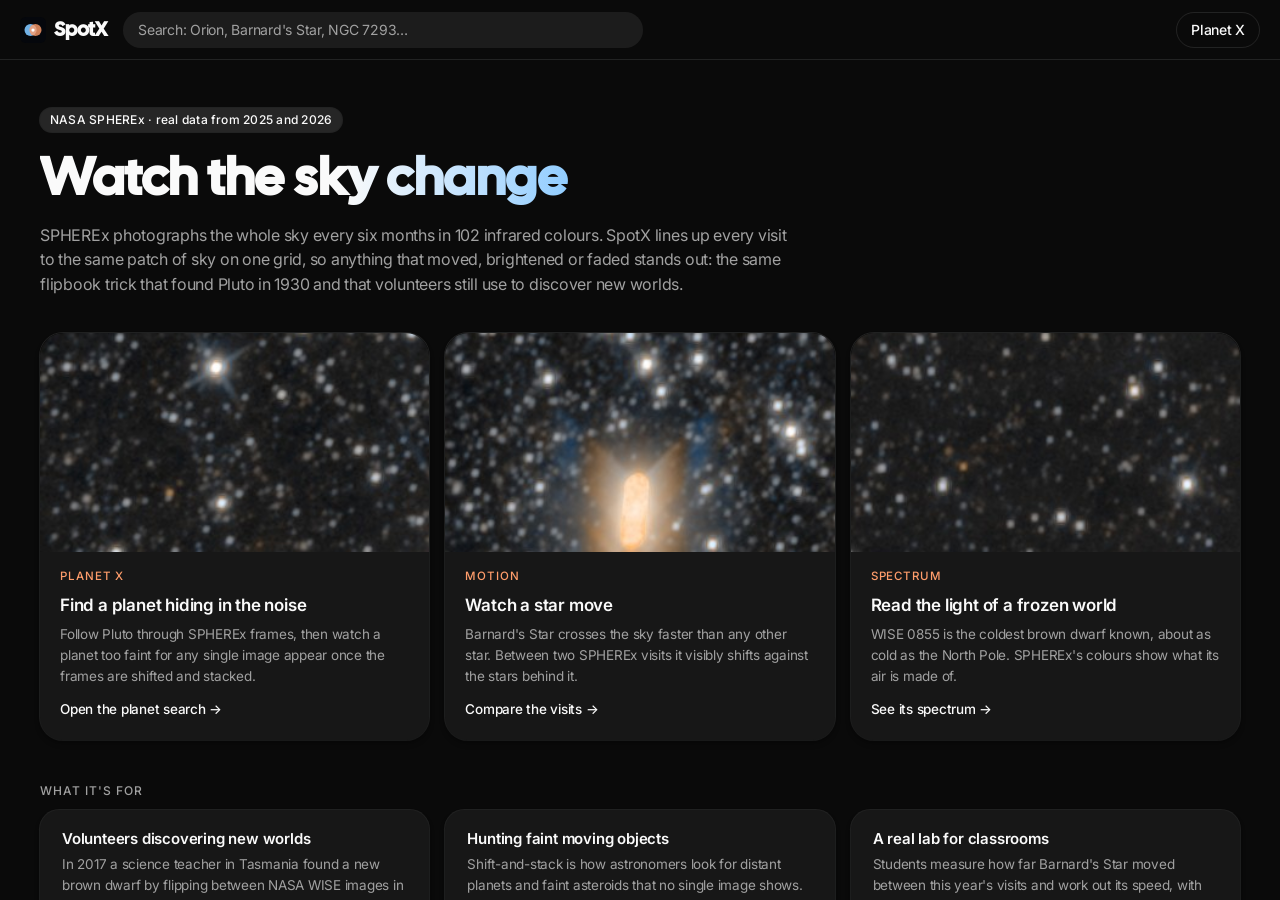
==== commit a36bb9cb: "Rename to SpotX; polish: no side bars, contained overlays, Pluto page - Product name Blink -> SpotX " ====
--- a/web/index.html
+++ b/web/index.html
@@ -3,7 +3,7 @@
 <head>
   <meta charset="utf-8">
   <meta name="viewport" content="width=device-width, initial-scale=1">
-  <title>Blink</title>
+  <title>SpotX</title>
   <meta name="description" content="Search a nebula and compare NASA SPHEREx observations of it across time.">
   <meta name="color-scheme" content="dark">
   <link rel="icon" href="favicon.svg" type="image/svg+xml">
@@ -14,7 +14,7 @@
 </head>
 <body>
   <header class="top">
-    <button id="home-link" class="brand" title="All objects"><img src="favicon.svg" alt=""><span>Blink</span></button>
+    <button id="home-link" class="brand" title="All objects"><img src="favicon.svg" alt=""><span>SpotX</span></button>
     <div class="search" id="search">
       <input id="search-input" type="search" autocomplete="off" spellcheck="false"
         placeholder="Search: Orion, Barnard's Star, NGC 7293…"
@@ -29,7 +29,7 @@
     <div class="hero">
       <p class="eyebrow">NASA SPHEREx · real data from 2025 and 2026</p>
       <h1>Watch the sky change</h1>
-      <p>SPHEREx photographs the whole sky every six months in 102 infrared colours. Blink lines up every visit to the same patch of sky on one grid, so anything that moved, brightened or faded stands out: the same flipbook trick that found Pluto in 1930 and that volunteers still use to discover new worlds.</p>
+      <p>SPHEREx photographs the whole sky every six months in 102 infrared colours. SpotX lines up every visit to the same patch of sky on one grid, so anything that moved, brightened or faded stands out: the same flipbook trick that found Pluto in 1930 and that volunteers still use to discover new worlds.</p>
     </div>
 
     <div class="featured" aria-label="Start here">
@@ -67,7 +67,7 @@
       <div class="use-grid">
         <div class="use">
           <h3>Volunteers discovering new worlds</h3>
-          <p>In 2017 a science teacher in Tasmania found a new brown dwarf by flipping between NASA WISE images in the <a href="https://www.nasa.gov/centers-and-facilities/goddard/nasa-funded-citizen-science-project-discovers-new-brown-dwarf/" target="_blank" rel="noopener">Backyard Worlds</a> project; volunteers have since found many more. Blink gives anyone the same flipbook for SPHEREx's brand-new data, plus a spectrum to check a find.</p>
+          <p>In 2017 a science teacher in Tasmania found a new brown dwarf by flipping between NASA WISE images in the <a href="https://www.nasa.gov/centers-and-facilities/goddard/nasa-funded-citizen-science-project-discovers-new-brown-dwarf/" target="_blank" rel="noopener">Backyard Worlds</a> project; volunteers have since found many more. SpotX gives anyone the same flipbook for SPHEREx's brand-new data, plus a spectrum to check a find.</p>
         </div>
         <div class="use">
           <h3>Hunting faint moving objects</h3>
@@ -159,7 +159,7 @@
           <h3>Is a difference real?</h3>
           <p>Before reading a change between two visits as something happening in space, rule out these first:</p>
           <ul>
-            <li><b>Different detectors.</b> SPHEREx has six detectors, each covering a different range of infrared colours. If two visits don't use the same detectors, they show the object in different colours. Blink warns you when that happens, and its Difference view only subtracts detectors both visits share.</li>
+            <li><b>Different detectors.</b> SPHEREx has six detectors, each covering a different range of infrared colours. If two visits don't use the same detectors, they show the object in different colours. SpotX warns you when that happens, and its Difference view only subtracts detectors both visits share.</li>
             <li><b>Noise.</b> Faint, grainy differences that don't form a shape are usually noise. A real change keeps its shape from one visit to the next.</li>
             <li><b>Partial visits.</b> Some visits caught only part of the field, or used fewer exposures. They are noisier and can have blank edges.</li>
             <li><b>Processing.</b> All visits share one alignment grid and one brightness scale, so one visit can't look brighter just because it was scaled differently. Bright stars can still leave artifacts, such as ghosts and spikes, that differ between visits.</li>
--- a/web/style.css
+++ b/web/style.css
@@ -1,4 +1,4 @@
-/* Blink: images first, everything else stays out of the way.
+/* SpotX: images first, everything else stays out of the way.
    Visual system ported from Shadcn UI Kit (github.com/bundui/shadcn-ui-kit, MIT): its dark
    theme tokens, Inter + Cal Sans type, pill buttons and tab lists, soft inputs, and cards
    with a hairline ring. Plain CSS, so the site still needs no build step. */
@@ -31,7 +31,7 @@
   --font-sans: "Inter", system-ui, -apple-system, "Segoe UI", Roboto, sans-serif;
   --font-heading: "Cal Sans", "Inter", system-ui, sans-serif;
 
-  /* Blink's own: data colours stay vivid against the neutral UI */
+  /* SpotX's own: data colours stay vivid against the neutral UI */
   --a: #7cc4ff; /* visit A, earlier */
   --b: #ff9d6b; /* visit B, later */
   --warn: oklch(0.83 0.14 80);
@@ -167,11 +167,9 @@
 .uses h2, .catalog h2 { font-family: var(--font-sans); font-size: 12px; font-weight: 500; text-transform: uppercase; letter-spacing: 0.08em; color: var(--muted-foreground); margin-bottom: 12px; }
 .use-grid { display: grid; grid-template-columns: repeat(auto-fit, minmax(260px, 1fr)); gap: 16px; }
 .use {
-  padding: 18px 20px; border-radius: var(--radius-3xl); background: var(--card);
-  box-shadow: inset 3px 0 0 var(--a), 0 0 0 1px var(--border);
-}
-.use:nth-child(2) { box-shadow: inset 3px 0 0 var(--b), 0 0 0 1px var(--border); }
-.use:nth-child(3) { box-shadow: inset 3px 0 0 var(--warn), 0 0 0 1px var(--border); }
+  padding: 20px 22px; border-radius: var(--radius-3xl); background: var(--card);
+  box-shadow: var(--shadow-md), 0 0 0 1px var(--border);
+}
 .use h3 { font-size: 15px; margin-bottom: 6px; }
 .use p { color: var(--muted-foreground); font-size: 13.5px; margin: 0; }
 
@@ -302,13 +300,13 @@
   backdrop-filter: blur(2px);
 }
 .msg > div {
-  max-width: 460px; padding: 24px 28px; border-radius: var(--radius-4xl);
+  max-width: 460px; display: grid; justify-items: center; gap: 6px; padding: 26px 30px; border-radius: var(--radius-4xl);
   background: var(--card); box-shadow: var(--shadow-lg), 0 0 0 1px var(--border);
 }
 .msg p { margin: 0; }
-.msg b { color: var(--foreground); display: block; font-size: 17px; margin-bottom: 6px; }
+.msg b { color: var(--foreground); display: block; font-size: 17px; }
 .spinner, .msg .spinner {
-  width: 26px; height: 26px; margin: 0 auto 14px; border-radius: 50%;
+  width: 26px; height: 26px; margin: 0 auto 8px; border-radius: 50%;
   border: 2.5px solid var(--muted); border-top-color: var(--foreground); animation: spin 0.8s linear infinite;
 }
 @keyframes spin { to { transform: rotate(1turn); } }
@@ -407,24 +405,27 @@
 .chart .line { fill: none; stroke-width: 1.4; opacity: 0.55; }
 .chart .err { stroke: var(--muted-foreground); opacity: 0.45; }
 .chart.big { background: var(--card); border-radius: var(--radius-4xl); padding: 14px; min-height: 140px; box-shadow: var(--shadow-md), 0 0 0 1px var(--border); }
-.chart-wrap { position: relative; }
+/* Chart and its message share one grid cell: the box grows to fit whichever is taller,
+   so a long message can never spill out of it. */
+.chart-wrap { display: grid; }
+.chart-wrap > * { grid-area: 1 / 1; min-width: 0; }
 .chart-msg {
-  position: absolute; inset: 0; display: grid; place-items: center; text-align: center;
-  padding: 20px; border-radius: var(--radius-4xl); background: color-mix(in oklch, var(--card) 94%, transparent); color: var(--muted-foreground);
-}
-.chart-msg > div { max-width: 460px; }
+  position: relative; z-index: 1; display: grid; place-items: center; text-align: center;
+  padding: 32px 24px; border-radius: var(--radius-4xl); background: var(--card); color: var(--muted-foreground);
+  box-shadow: var(--shadow-md), 0 0 0 1px var(--border);
+}
+.chart-msg > div { max-width: 480px; display: grid; justify-items: center; gap: 6px; }
 .chart-msg p { margin: 0; }
-.chart-msg b { display: block; color: var(--foreground); font-size: 16px; margin-bottom: 6px; }
-.chart-msg .spinner { margin-bottom: 12px; }
-.chart-msg .elapsed { font-variant-numeric: tabular-nums; font-size: 12.5px; margin-top: 8px; }
+.chart-msg b { display: block; color: var(--foreground); font-size: 16px; }
+.chart-msg .spinner { margin: 0 0 6px; }
+.chart-msg .elapsed { font-variant-numeric: tabular-nums; font-size: 12.5px; min-height: 1.2em; }
 .spec-notes { display: grid; gap: 8px; margin-bottom: 14px; }
 .spec-notes:empty { display: none; }
 /* Alerts: the kit's alert, a card with a coloured edge */
 .note { margin: 0; padding: 12px 16px; border-radius: var(--radius-2xl); background: var(--card); font-size: 13.5px; box-shadow: 0 0 0 1px var(--border); }
 .note b { color: var(--foreground); }
 .note.warn { background: color-mix(in oklch, oklch(0.25 0.05 80) 90%, transparent); color: var(--warn); box-shadow: 0 0 0 1px color-mix(in oklch, var(--warn) 35%, transparent); }
-.note.good { box-shadow: inset 3px 0 0 var(--good), 0 0 0 1px var(--border); }
-.note.check { box-shadow: inset 3px 0 0 var(--warn), 0 0 0 1px var(--border); }
+.note.good, .note.check { box-shadow: 0 0 0 1px var(--border); }
 .bands-list .status { font-weight: 500; font-size: 11.5px; margin-left: 8px; padding: 1px 8px; border-radius: var(--radius-3xl); background: var(--secondary); color: var(--muted-foreground); }
 .bands-list .status.seen { color: var(--foreground); background: color-mix(in oklch, var(--brand) 55%, transparent); }
 .bands-list .ref { display: block; font-size: 12px; color: oklch(0.55 0 0); margin-top: 2px; }
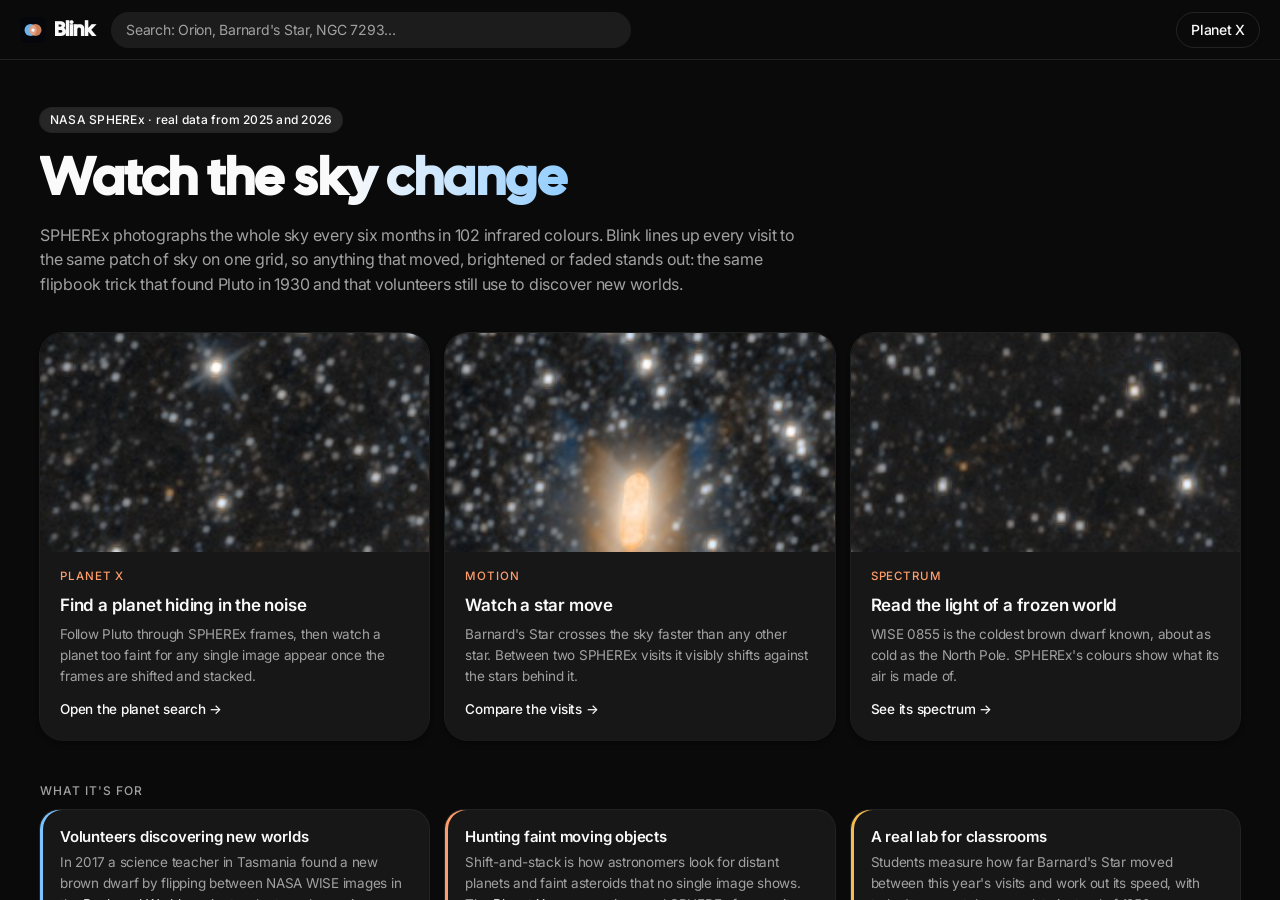
==== commit 0316c7d1: "Show known stars and asteroids on the viewer ("Is this new?") /api/ghosts and /api/asteroids existed" ====
--- a/web/index.html
+++ b/web/index.html
@@ -3,7 +3,7 @@
 <head>
   <meta charset="utf-8">
   <meta name="viewport" content="width=device-width, initial-scale=1">
-  <title>SpotX</title>
+  <title>Blink</title>
   <meta name="description" content="Search a nebula and compare NASA SPHEREx observations of it across time.">
   <meta name="color-scheme" content="dark">
   <link rel="icon" href="favicon.svg" type="image/svg+xml">
@@ -14,7 +14,7 @@
 </head>
 <body>
   <header class="top">
-    <button id="home-link" class="brand" title="All objects"><img src="favicon.svg" alt=""><span>SpotX</span></button>
+    <button id="home-link" class="brand" title="All objects"><img src="favicon.svg" alt=""><span>Blink</span></button>
     <div class="search" id="search">
       <input id="search-input" type="search" autocomplete="off" spellcheck="false"
         placeholder="Search: Orion, Barnard's Star, NGC 7293…"
@@ -29,7 +29,7 @@
     <div class="hero">
       <p class="eyebrow">NASA SPHEREx · real data from 2025 and 2026</p>
       <h1>Watch the sky change</h1>
-      <p>SPHEREx photographs the whole sky every six months in 102 infrared colours. SpotX lines up every visit to the same patch of sky on one grid, so anything that moved, brightened or faded stands out: the same flipbook trick that found Pluto in 1930 and that volunteers still use to discover new worlds.</p>
+      <p>SPHEREx photographs the whole sky every six months in 102 infrared colours. Blink lines up every visit to the same patch of sky on one grid, so anything that moved, brightened or faded stands out: the same flipbook trick that found Pluto in 1930 and that volunteers still use to discover new worlds.</p>
     </div>
 
     <div class="featured" aria-label="Start here">
@@ -67,7 +67,7 @@
       <div class="use-grid">
         <div class="use">
           <h3>Volunteers discovering new worlds</h3>
-          <p>In 2017 a science teacher in Tasmania found a new brown dwarf by flipping between NASA WISE images in the <a href="https://www.nasa.gov/centers-and-facilities/goddard/nasa-funded-citizen-science-project-discovers-new-brown-dwarf/" target="_blank" rel="noopener">Backyard Worlds</a> project; volunteers have since found many more. SpotX gives anyone the same flipbook for SPHEREx's brand-new data, plus a spectrum to check a find.</p>
+          <p>In 2017 a science teacher in Tasmania found a new brown dwarf by flipping between NASA WISE images in the <a href="https://www.nasa.gov/centers-and-facilities/goddard/nasa-funded-citizen-science-project-discovers-new-brown-dwarf/" target="_blank" rel="noopener">Backyard Worlds</a> project; volunteers have since found many more. Blink gives anyone the same flipbook for SPHEREx's brand-new data, plus a spectrum to check a find.</p>
         </div>
         <div class="use">
           <h3>Hunting faint moving objects</h3>
@@ -103,7 +103,7 @@
     <div role="tabpanel" id="panel-explore" class="panel explore" aria-labelledby="tab-explore">
       <div class="stage">
         <div id="viewer" class="viewer" data-view="sequence">
-          <figure class="pane" id="pane-a"><img class="layer" alt=""><img class="layer" alt=""><figcaption class="pane-label"></figcaption></figure>
+          <figure class="pane" id="pane-a"><img class="layer" alt=""><img class="layer" alt=""><svg id="known-layer" class="known-layer" viewBox="0 0 100 100" preserveAspectRatio="xMidYMid meet" aria-hidden="true" hidden></svg><figcaption class="pane-label"></figcaption></figure>
           <figure class="pane" id="pane-b"><img class="layer" alt=""><img class="layer" alt=""><figcaption class="pane-label"></figcaption></figure>
           <div id="swipe-handle" class="swipe-handle" role="slider" tabindex="0" aria-label="Swipe position" aria-valuemin="0" aria-valuemax="100" aria-valuenow="50" hidden></div>
           <div id="marker" class="marker" hidden></div>
@@ -115,6 +115,7 @@
         </div>
         <p id="caveat" class="caveat" hidden></p>
         <div id="legend" class="legend" hidden></div>
+        <div id="known-note" class="legend" aria-live="polite" hidden></div>
         <div id="msg" class="msg" hidden></div>
 
         <aside id="spot" class="spot" hidden aria-label="This spot over time">
@@ -128,6 +129,7 @@
       </div>
 
       <div class="controls">
+        <div class="view-row">
         <div class="views" role="radiogroup" aria-label="How to compare">
           <button role="radio" data-view="sequence" title="Step through visits in order">Sequence</button>
           <button role="radio" data-view="blink" title="Flip quickly between two visits">Blink</button>
@@ -135,6 +137,8 @@
           <button role="radio" data-view="swipe" title="Drag a divider across two visits">Swipe</button>
           <button role="radio" data-view="diff" title="What changed between two visits">Difference</button>
           <button role="radio" data-view="rgb" title="Three visits as red, green and blue">Colour-time</button>
+        </div>
+        <button id="known-toggle" class="known-toggle" aria-pressed="false" title="Mark where catalogued stars and known asteroids should be on each visit's date">Known objects</button>
         </div>
         <div class="timeline">
           <button id="play" class="icon play" aria-label="Play">▶</button>
@@ -159,7 +163,7 @@
           <h3>Is a difference real?</h3>
           <p>Before reading a change between two visits as something happening in space, rule out these first:</p>
           <ul>
-            <li><b>Different detectors.</b> SPHEREx has six detectors, each covering a different range of infrared colours. If two visits don't use the same detectors, they show the object in different colours. SpotX warns you when that happens, and its Difference view only subtracts detectors both visits share.</li>
+            <li><b>Different detectors.</b> SPHEREx has six detectors, each covering a different range of infrared colours. If two visits don't use the same detectors, they show the object in different colours. Blink warns you when that happens, and its Difference view only subtracts detectors both visits share.</li>
             <li><b>Noise.</b> Faint, grainy differences that don't form a shape are usually noise. A real change keeps its shape from one visit to the next.</li>
             <li><b>Partial visits.</b> Some visits caught only part of the field, or used fewer exposures. They are noisier and can have blank edges.</li>
             <li><b>Processing.</b> All visits share one alignment grid and one brightness scale, so one visit can't look brighter just because it was scaled differently. Bright stars can still leave artifacts, such as ghosts and spikes, that differ between visits.</li>
--- a/web/style.css
+++ b/web/style.css
@@ -1,4 +1,4 @@
-/* SpotX: images first, everything else stays out of the way.
+/* Blink: images first, everything else stays out of the way.
    Visual system ported from Shadcn UI Kit (github.com/bundui/shadcn-ui-kit, MIT): its dark
    theme tokens, Inter + Cal Sans type, pill buttons and tab lists, soft inputs, and cards
    with a hairline ring. Plain CSS, so the site still needs no build step. */
@@ -31,11 +31,14 @@
   --font-sans: "Inter", system-ui, -apple-system, "Segoe UI", Roboto, sans-serif;
   --font-heading: "Cal Sans", "Inter", system-ui, sans-serif;
 
-  /* SpotX's own: data colours stay vivid against the neutral UI */
+  /* Blink's own: data colours stay vivid against the neutral UI */
   --a: #7cc4ff; /* visit A, earlier */
   --b: #ff9d6b; /* visit B, later */
   --warn: oklch(0.83 0.14 80);
   --good: oklch(0.8 0.16 150);
+  --ghost-gaia: oklch(0.85 0.12 200); /* known-object rings */
+  --ghost-catwise: oklch(0.75 0.2 330);
+  --asteroid: oklch(0.88 0.17 95);
   --bar-h: 60px;
   --ease: cubic-bezier(0.2, 0.7, 0.2, 1);
   color-scheme: dark;
@@ -167,9 +170,11 @@
 .uses h2, .catalog h2 { font-family: var(--font-sans); font-size: 12px; font-weight: 500; text-transform: uppercase; letter-spacing: 0.08em; color: var(--muted-foreground); margin-bottom: 12px; }
 .use-grid { display: grid; grid-template-columns: repeat(auto-fit, minmax(260px, 1fr)); gap: 16px; }
 .use {
-  padding: 20px 22px; border-radius: var(--radius-3xl); background: var(--card);
-  box-shadow: var(--shadow-md), 0 0 0 1px var(--border);
-}
+  padding: 18px 20px; border-radius: var(--radius-3xl); background: var(--card);
+  box-shadow: inset 3px 0 0 var(--a), 0 0 0 1px var(--border);
+}
+.use:nth-child(2) { box-shadow: inset 3px 0 0 var(--b), 0 0 0 1px var(--border); }
+.use:nth-child(3) { box-shadow: inset 3px 0 0 var(--warn), 0 0 0 1px var(--border); }
 .use h3 { font-size: 15px; margin-bottom: 6px; }
 .use p { color: var(--muted-foreground); font-size: 13.5px; margin: 0; }
 
@@ -300,13 +305,13 @@
   backdrop-filter: blur(2px);
 }
 .msg > div {
-  max-width: 460px; display: grid; justify-items: center; gap: 6px; padding: 26px 30px; border-radius: var(--radius-4xl);
+  max-width: 460px; padding: 24px 28px; border-radius: var(--radius-4xl);
   background: var(--card); box-shadow: var(--shadow-lg), 0 0 0 1px var(--border);
 }
 .msg p { margin: 0; }
-.msg b { color: var(--foreground); display: block; font-size: 17px; }
+.msg b { color: var(--foreground); display: block; font-size: 17px; margin-bottom: 6px; }
 .spinner, .msg .spinner {
-  width: 26px; height: 26px; margin: 0 auto 8px; border-radius: 50%;
+  width: 26px; height: 26px; margin: 0 auto 14px; border-radius: 50%;
   border: 2.5px solid var(--muted); border-top-color: var(--foreground); animation: spin 0.8s linear infinite;
 }
 @keyframes spin { to { transform: rotate(1turn); } }
@@ -328,6 +333,16 @@
   border-top: 1px solid var(--border); background: var(--background);
 }
 .timeline { display: flex; align-items: center; gap: 14px; min-width: 0; }
+.view-row { display: flex; align-items: center; gap: 10px; flex-wrap: wrap; min-width: 0; }
+.known-toggle[aria-pressed="true"] { background: color-mix(in oklch, var(--input) 30%, transparent); border-color: var(--input); }
+.known-toggle[aria-pressed="true"]::before { content: "✓"; }
+.known-layer { position: absolute; inset: 0; width: 100%; height: 100%; z-index: 3; pointer-events: none; overflow: visible; }
+.known-layer circle, .known-layer rect { fill: none; stroke-width: 1.5; vector-effect: non-scaling-stroke; }
+.known-layer .gaia { stroke: var(--ghost-gaia); }
+.known-layer .catwise { stroke: var(--ghost-catwise); }
+.known-layer .asteroid { stroke: var(--asteroid); }
+.known-layer text { fill: var(--asteroid); font-size: 3px; paint-order: stroke; stroke: #000; stroke-width: 0.6px; }
+.legend .ring { display: inline-block; width: 10px; height: 10px; border-radius: 50%; border: 1.5px solid; vertical-align: -1px; margin-right: 4px; }
 /* Primary action: shadcn default button (light on dark) */
 .play { background: var(--primary); color: var(--primary-foreground); border-color: transparent; }
 .play:hover { background: color-mix(in oklch, var(--primary) 85%, transparent); }
@@ -405,27 +420,24 @@
 .chart .line { fill: none; stroke-width: 1.4; opacity: 0.55; }
 .chart .err { stroke: var(--muted-foreground); opacity: 0.45; }
 .chart.big { background: var(--card); border-radius: var(--radius-4xl); padding: 14px; min-height: 140px; box-shadow: var(--shadow-md), 0 0 0 1px var(--border); }
-/* Chart and its message share one grid cell: the box grows to fit whichever is taller,
-   so a long message can never spill out of it. */
-.chart-wrap { display: grid; }
-.chart-wrap > * { grid-area: 1 / 1; min-width: 0; }
+.chart-wrap { position: relative; }
 .chart-msg {
-  position: relative; z-index: 1; display: grid; place-items: center; text-align: center;
-  padding: 32px 24px; border-radius: var(--radius-4xl); background: var(--card); color: var(--muted-foreground);
-  box-shadow: var(--shadow-md), 0 0 0 1px var(--border);
-}
-.chart-msg > div { max-width: 480px; display: grid; justify-items: center; gap: 6px; }
+  position: absolute; inset: 0; display: grid; place-items: center; text-align: center;
+  padding: 20px; border-radius: var(--radius-4xl); background: color-mix(in oklch, var(--card) 94%, transparent); color: var(--muted-foreground);
+}
+.chart-msg > div { max-width: 460px; }
 .chart-msg p { margin: 0; }
-.chart-msg b { display: block; color: var(--foreground); font-size: 16px; }
-.chart-msg .spinner { margin: 0 0 6px; }
-.chart-msg .elapsed { font-variant-numeric: tabular-nums; font-size: 12.5px; min-height: 1.2em; }
+.chart-msg b { display: block; color: var(--foreground); font-size: 16px; margin-bottom: 6px; }
+.chart-msg .spinner { margin-bottom: 12px; }
+.chart-msg .elapsed { font-variant-numeric: tabular-nums; font-size: 12.5px; margin-top: 8px; }
 .spec-notes { display: grid; gap: 8px; margin-bottom: 14px; }
 .spec-notes:empty { display: none; }
 /* Alerts: the kit's alert, a card with a coloured edge */
 .note { margin: 0; padding: 12px 16px; border-radius: var(--radius-2xl); background: var(--card); font-size: 13.5px; box-shadow: 0 0 0 1px var(--border); }
 .note b { color: var(--foreground); }
 .note.warn { background: color-mix(in oklch, oklch(0.25 0.05 80) 90%, transparent); color: var(--warn); box-shadow: 0 0 0 1px color-mix(in oklch, var(--warn) 35%, transparent); }
-.note.good, .note.check { box-shadow: 0 0 0 1px var(--border); }
+.note.good { box-shadow: inset 3px 0 0 var(--good), 0 0 0 1px var(--border); }
+.note.check { box-shadow: inset 3px 0 0 var(--warn), 0 0 0 1px var(--border); }
 .bands-list .status { font-weight: 500; font-size: 11.5px; margin-left: 8px; padding: 1px 8px; border-radius: var(--radius-3xl); background: var(--secondary); color: var(--muted-foreground); }
 .bands-list .status.seen { color: var(--foreground); background: color-mix(in oklch, var(--brand) 55%, transparent); }
 .bands-list .ref { display: block; font-size: 12px; color: oklch(0.55 0 0); margin-top: 2px; }
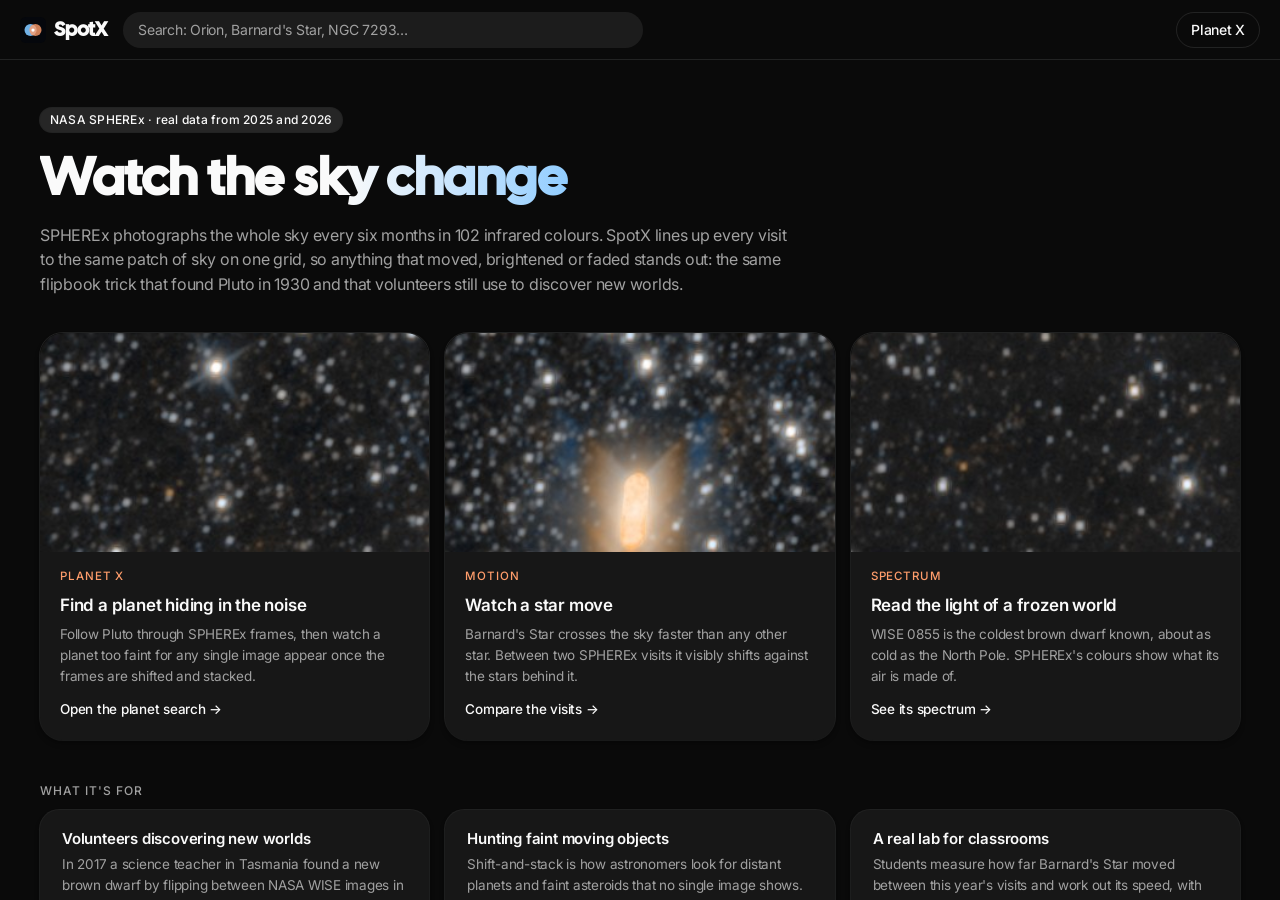
==== commit 4e7e042a: "Merge pull request #24 from packtryer-design/feat/known-objects Known objects overlay: Gaia/CatWISE " ====
--- a/web/index.html
+++ b/web/index.html
@@ -3,7 +3,7 @@
 <head>
   <meta charset="utf-8">
   <meta name="viewport" content="width=device-width, initial-scale=1">
-  <title>Blink</title>
+  <title>SpotX</title>
   <meta name="description" content="Search a nebula and compare NASA SPHEREx observations of it across time.">
   <meta name="color-scheme" content="dark">
   <link rel="icon" href="favicon.svg" type="image/svg+xml">
@@ -14,7 +14,7 @@
 </head>
 <body>
   <header class="top">
-    <button id="home-link" class="brand" title="All objects"><img src="favicon.svg" alt=""><span>Blink</span></button>
+    <button id="home-link" class="brand" title="All objects"><img src="favicon.svg" alt=""><span>SpotX</span></button>
     <div class="search" id="search">
       <input id="search-input" type="search" autocomplete="off" spellcheck="false"
         placeholder="Search: Orion, Barnard's Star, NGC 7293…"
@@ -29,7 +29,7 @@
     <div class="hero">
       <p class="eyebrow">NASA SPHEREx · real data from 2025 and 2026</p>
       <h1>Watch the sky change</h1>
-      <p>SPHEREx photographs the whole sky every six months in 102 infrared colours. Blink lines up every visit to the same patch of sky on one grid, so anything that moved, brightened or faded stands out: the same flipbook trick that found Pluto in 1930 and that volunteers still use to discover new worlds.</p>
+      <p>SPHEREx photographs the whole sky every six months in 102 infrared colours. SpotX lines up every visit to the same patch of sky on one grid, so anything that moved, brightened or faded stands out: the same flipbook trick that found Pluto in 1930 and that volunteers still use to discover new worlds.</p>
     </div>
 
     <div class="featured" aria-label="Start here">
@@ -67,7 +67,7 @@
       <div class="use-grid">
         <div class="use">
           <h3>Volunteers discovering new worlds</h3>
-          <p>In 2017 a science teacher in Tasmania found a new brown dwarf by flipping between NASA WISE images in the <a href="https://www.nasa.gov/centers-and-facilities/goddard/nasa-funded-citizen-science-project-discovers-new-brown-dwarf/" target="_blank" rel="noopener">Backyard Worlds</a> project; volunteers have since found many more. Blink gives anyone the same flipbook for SPHEREx's brand-new data, plus a spectrum to check a find.</p>
+          <p>In 2017 a science teacher in Tasmania found a new brown dwarf by flipping between NASA WISE images in the <a href="https://www.nasa.gov/centers-and-facilities/goddard/nasa-funded-citizen-science-project-discovers-new-brown-dwarf/" target="_blank" rel="noopener">Backyard Worlds</a> project; volunteers have since found many more. SpotX gives anyone the same flipbook for SPHEREx's brand-new data, plus a spectrum to check a find.</p>
         </div>
         <div class="use">
           <h3>Hunting faint moving objects</h3>
@@ -163,7 +163,7 @@
           <h3>Is a difference real?</h3>
           <p>Before reading a change between two visits as something happening in space, rule out these first:</p>
           <ul>
-            <li><b>Different detectors.</b> SPHEREx has six detectors, each covering a different range of infrared colours. If two visits don't use the same detectors, they show the object in different colours. Blink warns you when that happens, and its Difference view only subtracts detectors both visits share.</li>
+            <li><b>Different detectors.</b> SPHEREx has six detectors, each covering a different range of infrared colours. If two visits don't use the same detectors, they show the object in different colours. SpotX warns you when that happens, and its Difference view only subtracts detectors both visits share.</li>
             <li><b>Noise.</b> Faint, grainy differences that don't form a shape are usually noise. A real change keeps its shape from one visit to the next.</li>
             <li><b>Partial visits.</b> Some visits caught only part of the field, or used fewer exposures. They are noisier and can have blank edges.</li>
             <li><b>Processing.</b> All visits share one alignment grid and one brightness scale, so one visit can't look brighter just because it was scaled differently. Bright stars can still leave artifacts, such as ghosts and spikes, that differ between visits.</li>
--- a/web/style.css
+++ b/web/style.css
@@ -1,4 +1,4 @@
-/* Blink: images first, everything else stays out of the way.
+/* SpotX: images first, everything else stays out of the way.
    Visual system ported from Shadcn UI Kit (github.com/bundui/shadcn-ui-kit, MIT): its dark
    theme tokens, Inter + Cal Sans type, pill buttons and tab lists, soft inputs, and cards
    with a hairline ring. Plain CSS, so the site still needs no build step. */
@@ -31,7 +31,7 @@
   --font-sans: "Inter", system-ui, -apple-system, "Segoe UI", Roboto, sans-serif;
   --font-heading: "Cal Sans", "Inter", system-ui, sans-serif;
 
-  /* Blink's own: data colours stay vivid against the neutral UI */
+  /* SpotX's own: data colours stay vivid against the neutral UI */
   --a: #7cc4ff; /* visit A, earlier */
   --b: #ff9d6b; /* visit B, later */
   --warn: oklch(0.83 0.14 80);
@@ -170,11 +170,9 @@
 .uses h2, .catalog h2 { font-family: var(--font-sans); font-size: 12px; font-weight: 500; text-transform: uppercase; letter-spacing: 0.08em; color: var(--muted-foreground); margin-bottom: 12px; }
 .use-grid { display: grid; grid-template-columns: repeat(auto-fit, minmax(260px, 1fr)); gap: 16px; }
 .use {
-  padding: 18px 20px; border-radius: var(--radius-3xl); background: var(--card);
-  box-shadow: inset 3px 0 0 var(--a), 0 0 0 1px var(--border);
-}
-.use:nth-child(2) { box-shadow: inset 3px 0 0 var(--b), 0 0 0 1px var(--border); }
-.use:nth-child(3) { box-shadow: inset 3px 0 0 var(--warn), 0 0 0 1px var(--border); }
+  padding: 20px 22px; border-radius: var(--radius-3xl); background: var(--card);
+  box-shadow: var(--shadow-md), 0 0 0 1px var(--border);
+}
 .use h3 { font-size: 15px; margin-bottom: 6px; }
 .use p { color: var(--muted-foreground); font-size: 13.5px; margin: 0; }
 
@@ -305,13 +303,13 @@
   backdrop-filter: blur(2px);
 }
 .msg > div {
-  max-width: 460px; padding: 24px 28px; border-radius: var(--radius-4xl);
+  max-width: 460px; display: grid; justify-items: center; gap: 6px; padding: 26px 30px; border-radius: var(--radius-4xl);
   background: var(--card); box-shadow: var(--shadow-lg), 0 0 0 1px var(--border);
 }
 .msg p { margin: 0; }
-.msg b { color: var(--foreground); display: block; font-size: 17px; margin-bottom: 6px; }
+.msg b { color: var(--foreground); display: block; font-size: 17px; }
 .spinner, .msg .spinner {
-  width: 26px; height: 26px; margin: 0 auto 14px; border-radius: 50%;
+  width: 26px; height: 26px; margin: 0 auto 8px; border-radius: 50%;
   border: 2.5px solid var(--muted); border-top-color: var(--foreground); animation: spin 0.8s linear infinite;
 }
 @keyframes spin { to { transform: rotate(1turn); } }
@@ -420,24 +418,27 @@
 .chart .line { fill: none; stroke-width: 1.4; opacity: 0.55; }
 .chart .err { stroke: var(--muted-foreground); opacity: 0.45; }
 .chart.big { background: var(--card); border-radius: var(--radius-4xl); padding: 14px; min-height: 140px; box-shadow: var(--shadow-md), 0 0 0 1px var(--border); }
-.chart-wrap { position: relative; }
+/* Chart and its message share one grid cell: the box grows to fit whichever is taller,
+   so a long message can never spill out of it. */
+.chart-wrap { display: grid; }
+.chart-wrap > * { grid-area: 1 / 1; min-width: 0; }
 .chart-msg {
-  position: absolute; inset: 0; display: grid; place-items: center; text-align: center;
-  padding: 20px; border-radius: var(--radius-4xl); background: color-mix(in oklch, var(--card) 94%, transparent); color: var(--muted-foreground);
-}
-.chart-msg > div { max-width: 460px; }
+  position: relative; z-index: 1; display: grid; place-items: center; text-align: center;
+  padding: 32px 24px; border-radius: var(--radius-4xl); background: var(--card); color: var(--muted-foreground);
+  box-shadow: var(--shadow-md), 0 0 0 1px var(--border);
+}
+.chart-msg > div { max-width: 480px; display: grid; justify-items: center; gap: 6px; }
 .chart-msg p { margin: 0; }
-.chart-msg b { display: block; color: var(--foreground); font-size: 16px; margin-bottom: 6px; }
-.chart-msg .spinner { margin-bottom: 12px; }
-.chart-msg .elapsed { font-variant-numeric: tabular-nums; font-size: 12.5px; margin-top: 8px; }
+.chart-msg b { display: block; color: var(--foreground); font-size: 16px; }
+.chart-msg .spinner { margin: 0 0 6px; }
+.chart-msg .elapsed { font-variant-numeric: tabular-nums; font-size: 12.5px; min-height: 1.2em; }
 .spec-notes { display: grid; gap: 8px; margin-bottom: 14px; }
 .spec-notes:empty { display: none; }
 /* Alerts: the kit's alert, a card with a coloured edge */
 .note { margin: 0; padding: 12px 16px; border-radius: var(--radius-2xl); background: var(--card); font-size: 13.5px; box-shadow: 0 0 0 1px var(--border); }
 .note b { color: var(--foreground); }
 .note.warn { background: color-mix(in oklch, oklch(0.25 0.05 80) 90%, transparent); color: var(--warn); box-shadow: 0 0 0 1px color-mix(in oklch, var(--warn) 35%, transparent); }
-.note.good { box-shadow: inset 3px 0 0 var(--good), 0 0 0 1px var(--border); }
-.note.check { box-shadow: inset 3px 0 0 var(--warn), 0 0 0 1px var(--border); }
+.note.good, .note.check { box-shadow: 0 0 0 1px var(--border); }
 .bands-list .status { font-weight: 500; font-size: 11.5px; margin-left: 8px; padding: 1px 8px; border-radius: var(--radius-3xl); background: var(--secondary); color: var(--muted-foreground); }
 .bands-list .status.seen { color: var(--foreground); background: color-mix(in oklch, var(--brand) 55%, transparent); }
 .bands-list .ref { display: block; font-size: 12px; color: oklch(0.55 0 0); margin-top: 2px; }
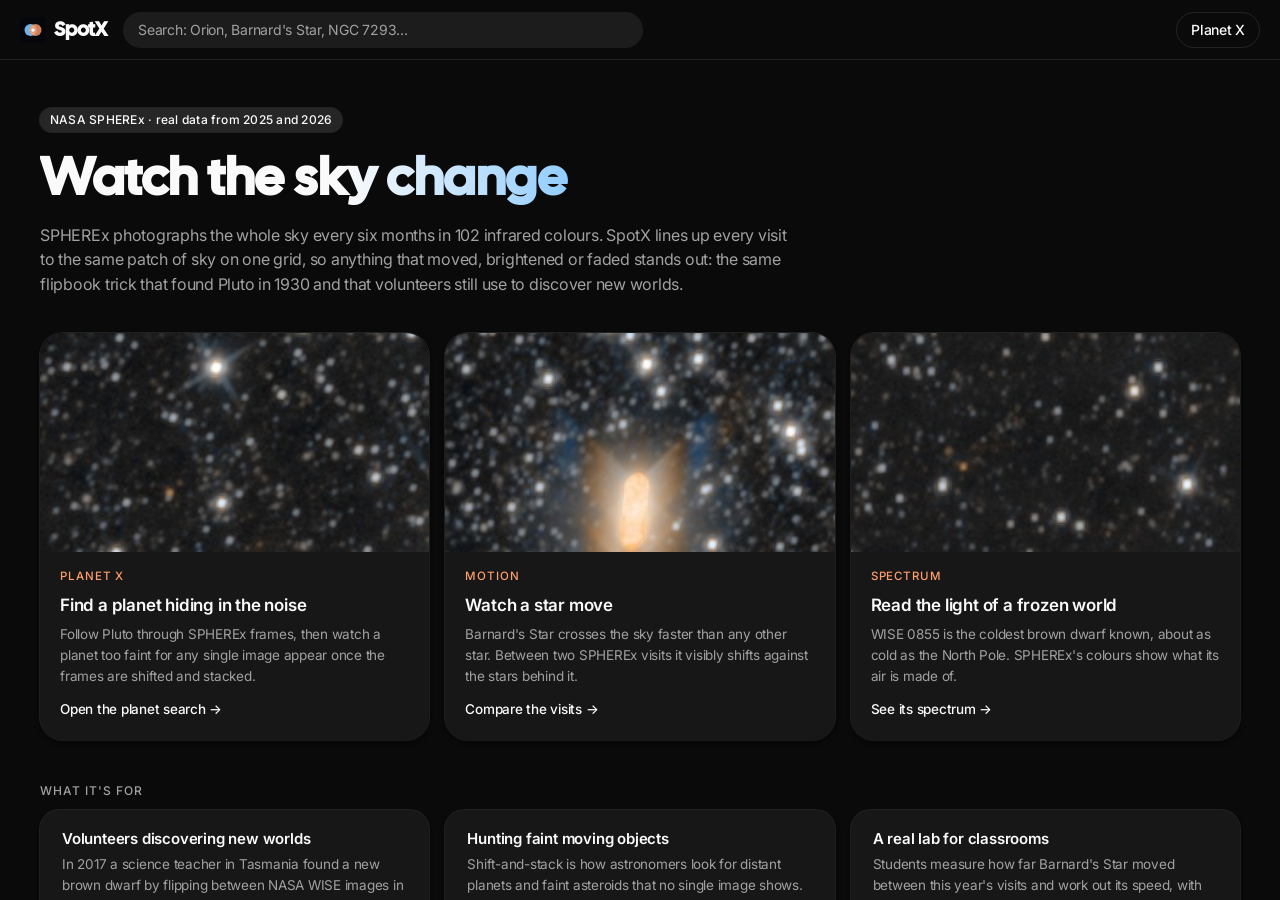
==== commit 17f58d74: "Add "How we know it works": measured motion, Pluto offset, planet limit, W2 - api/science/motion.py:" ====
--- a/web/index.html
+++ b/web/index.html
@@ -80,6 +80,12 @@
       </div>
     </section>
 
+    <section id="proof" class="uses proof" aria-labelledby="proof-title" hidden>
+      <h2 id="proof-title">How we know it works</h2>
+      <p class="proof-lede">Each check runs our code on real SPHEREx frames and compares the answer with one measured independently.</p>
+      <div id="proof-grid" class="use-grid"></div>
+    </section>
+
     <div id="catalog" class="catalog"></div>
     <p class="credit">Images: NASA/JPL-Caltech/IPAC SPHEREx, via IRSA. Coordinates and object types: SIMBAD. Card previews: unWISE (NASA WISE infrared) via the Legacy Survey viewer.</p>
   </section>
@@ -191,7 +197,11 @@
           <div id="spec-loading" class="chart-msg" hidden></div>
         </div>
         <div id="spec-legend" class="spec-legend"></div>
-        <p id="spec-msg" class="muted"></p>
+        <details class="sci">
+          <summary>For scientists: units, method and cross-checks</summary>
+          <p id="spec-msg" class="muted"></p>
+          <div id="spec-sci" class="spec-notes"></div>
+        </details>
         <section class="explain">
           <h3 id="bands-title">Shaded bands</h3>
           <p id="bands-note" class="fine"></p>
--- a/web/style.css
+++ b/web/style.css
@@ -175,6 +175,13 @@
 }
 .use h3 { font-size: 15px; margin-bottom: 6px; }
 .use p { color: var(--muted-foreground); font-size: 13.5px; margin: 0; }
+.proof-lede { color: var(--muted-foreground); font-size: 13.5px; margin: -4px 0 14px; }
+.proof .use p + p { margin-top: 8px; }
+.proof table { width: 100%; border-collapse: collapse; font-size: 13px; margin: 6px 0 8px; }
+.proof th, .proof td { text-align: left; padding: 4px 6px 4px 0; border-bottom: 1px solid var(--border); font-weight: 400; }
+.proof th { color: var(--muted-foreground); font-size: 12px; }
+.proof td.num { font-family: var(--font-mono, ui-monospace, monospace); white-space: nowrap; }
+.proof .big { font-size: 22px; font-weight: 600; color: var(--foreground); margin: 2px 0 4px; }
 
 @media (max-width: 600px) {
   .home { padding: 28px 16px; }
@@ -189,6 +196,7 @@
 .top-link:hover { background: color-mix(in oklch, var(--input) 30%, transparent); }
 
 .catalog { max-width: 1200px; margin: 0 auto; display: grid; gap: 32px; }
+.demo-note { margin: 0; color: var(--muted-foreground); font-size: 13px; }
 .cards { display: grid; grid-template-columns: repeat(auto-fill, minmax(220px, 1fr)); gap: 14px; }
 /* Card: rounded, hairline ring, soft shadow, image preview on top */
 .card {
@@ -201,7 +209,7 @@
 .card > span { margin: 0 18px; }
 .card > span:first-child { margin-top: 16px; }
 .card .c-img { width: 100%; aspect-ratio: 16 / 10; object-fit: cover; display: block; margin-bottom: 10px; background: #000; }
-.card:hover { background: var(--card); transform: translateY(-2px); box-shadow: var(--shadow-lg), 0 0 0 1px var(--input); }
+.card:hover, .card:active { background: var(--card); transform: translateY(-2px); box-shadow: var(--shadow-lg), 0 0 0 1px var(--input); }
 .card .c-name { font-size: 15px; }
 .card .c-sub { color: var(--muted-foreground); font-size: 12.5px; }
 .card .badge { justify-self: start; margin-top: 8px; }
@@ -238,7 +246,7 @@
 .explore { display: flex; flex-direction: column; }
 .stage { position: relative; flex: 1; min-height: 0; background: #000; overflow: hidden; }
 .viewer { position: absolute; inset: 0; display: grid; grid-template-columns: 1fr; gap: 4px; }
-.pane { position: relative; margin: 0; min-width: 0; min-height: 0; cursor: crosshair; }
+.pane { position: relative; margin: 0; min-width: 0; min-height: 0; cursor: crosshair; touch-action: none; }
 .layer {
   position: absolute; inset: 0; width: 100%; height: 100%;
   object-fit: contain; opacity: 0; user-select: none; -webkit-user-drag: none;
@@ -359,16 +367,19 @@
   border: 0; padding: 0; border-radius: 0; background: none; display: grid; justify-items: center; gap: 3px;
 }
 .visit:hover { background: none; }
+/* Clicking a visit must not nudge it: the press effect would replace the translateX(-50%)
+   that centres it on its date, and it would jump sideways. */
+.visit:active { transform: translateX(-50%); }
 .visit .dot {
   width: 14px; height: 14px; margin-top: 6px; border-radius: 50%;
-  background: var(--background); border: 2px solid var(--muted-foreground); transition: transform 0.2s var(--ease), background 0.2s;
+  background: var(--background); border: 2px solid var(--muted-foreground); transition: transform 0.2s var(--ease), background 0.2s, border-color 0.2s;
 }
 .visit .when { font-size: 11px; font-weight: 500; color: var(--muted-foreground); white-space: nowrap; }
-.visit:hover .dot { transform: scale(1.25); border-color: var(--foreground); }
-.visit.current .dot { background: var(--foreground); border-color: var(--foreground); transform: scale(1.35); }
+.visit:hover .dot, .visit:active .dot { transform: scale(1.3); border-color: var(--foreground); }
+.visit.current .dot { background: var(--foreground); border-color: var(--foreground); transform: scale(1.3); }
 .visit.current .when { color: var(--foreground); }
-.visit.is-a .dot { background: var(--a); border-color: var(--a); transform: scale(1.35); }
-.visit.is-b .dot { background: var(--b); border-color: var(--b); transform: scale(1.35); }
+.visit.is-a .dot { background: var(--a); border-color: var(--a); transform: scale(1.3); }
+.visit.is-b .dot { background: var(--b); border-color: var(--b); transform: scale(1.3); }
 .visit.partial .dot { border-style: dashed; }
 .visit.missing { cursor: not-allowed; }
 .visit.missing .dot { opacity: 0.35; }
@@ -437,6 +448,10 @@
 /* Alerts: the kit's alert, a card with a coloured edge */
 .note { margin: 0; padding: 12px 16px; border-radius: var(--radius-2xl); background: var(--card); font-size: 13.5px; box-shadow: 0 0 0 1px var(--border); }
 .note b { color: var(--foreground); }
+.note.verdict { font-size: 15px; line-height: 1.55; box-shadow: inset 3px 0 0 var(--brand), 0 0 0 1px var(--border); }
+details.sci { margin: 14px 0 0; font-size: 13.5px; }
+details.sci summary { cursor: pointer; color: var(--muted-foreground); font-weight: 500; }
+details.sci[open] summary { margin-bottom: 10px; }
 .note.warn { background: color-mix(in oklch, oklch(0.25 0.05 80) 90%, transparent); color: var(--warn); box-shadow: 0 0 0 1px color-mix(in oklch, var(--warn) 35%, transparent); }
 .note.good, .note.check { box-shadow: 0 0 0 1px var(--border); }
 .bands-list .status { font-weight: 500; font-size: 11.5px; margin-left: 8px; padding: 1px 8px; border-radius: var(--radius-3xl); background: var(--secondary); color: var(--muted-foreground); }
